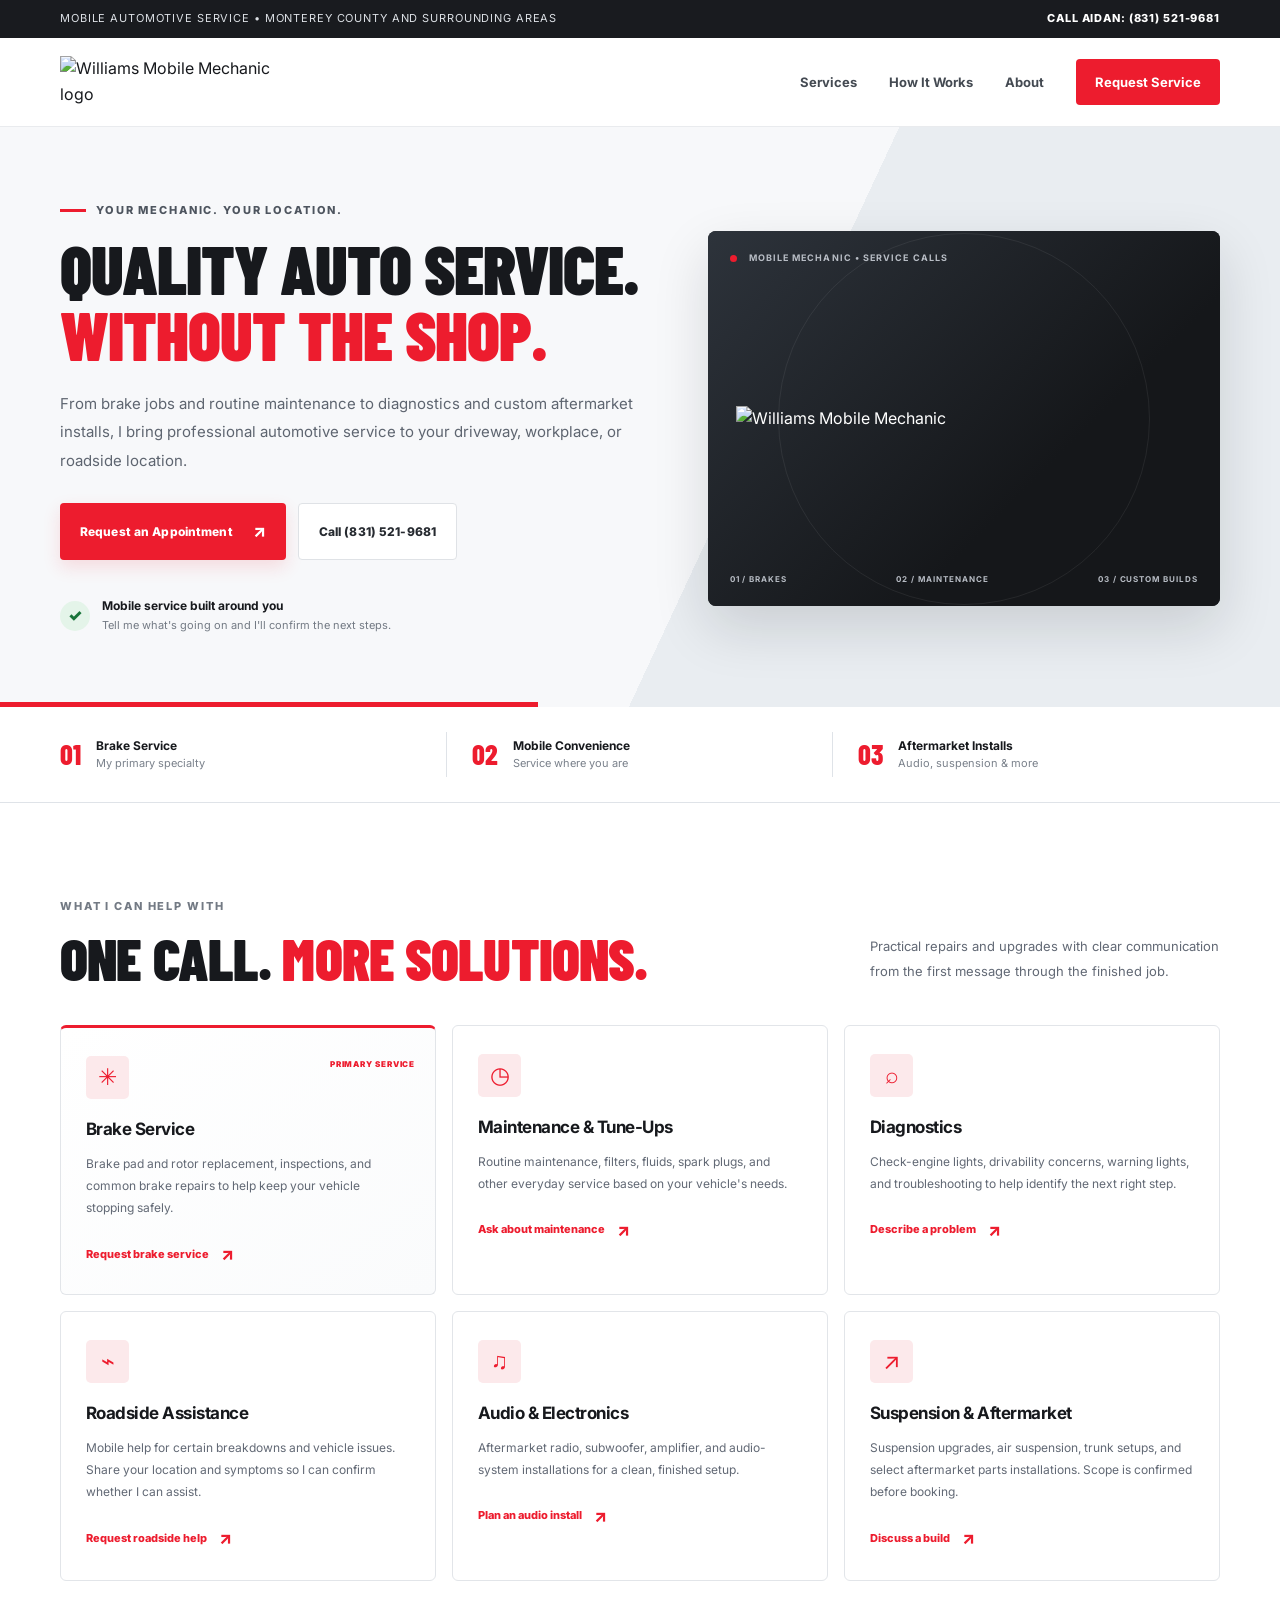
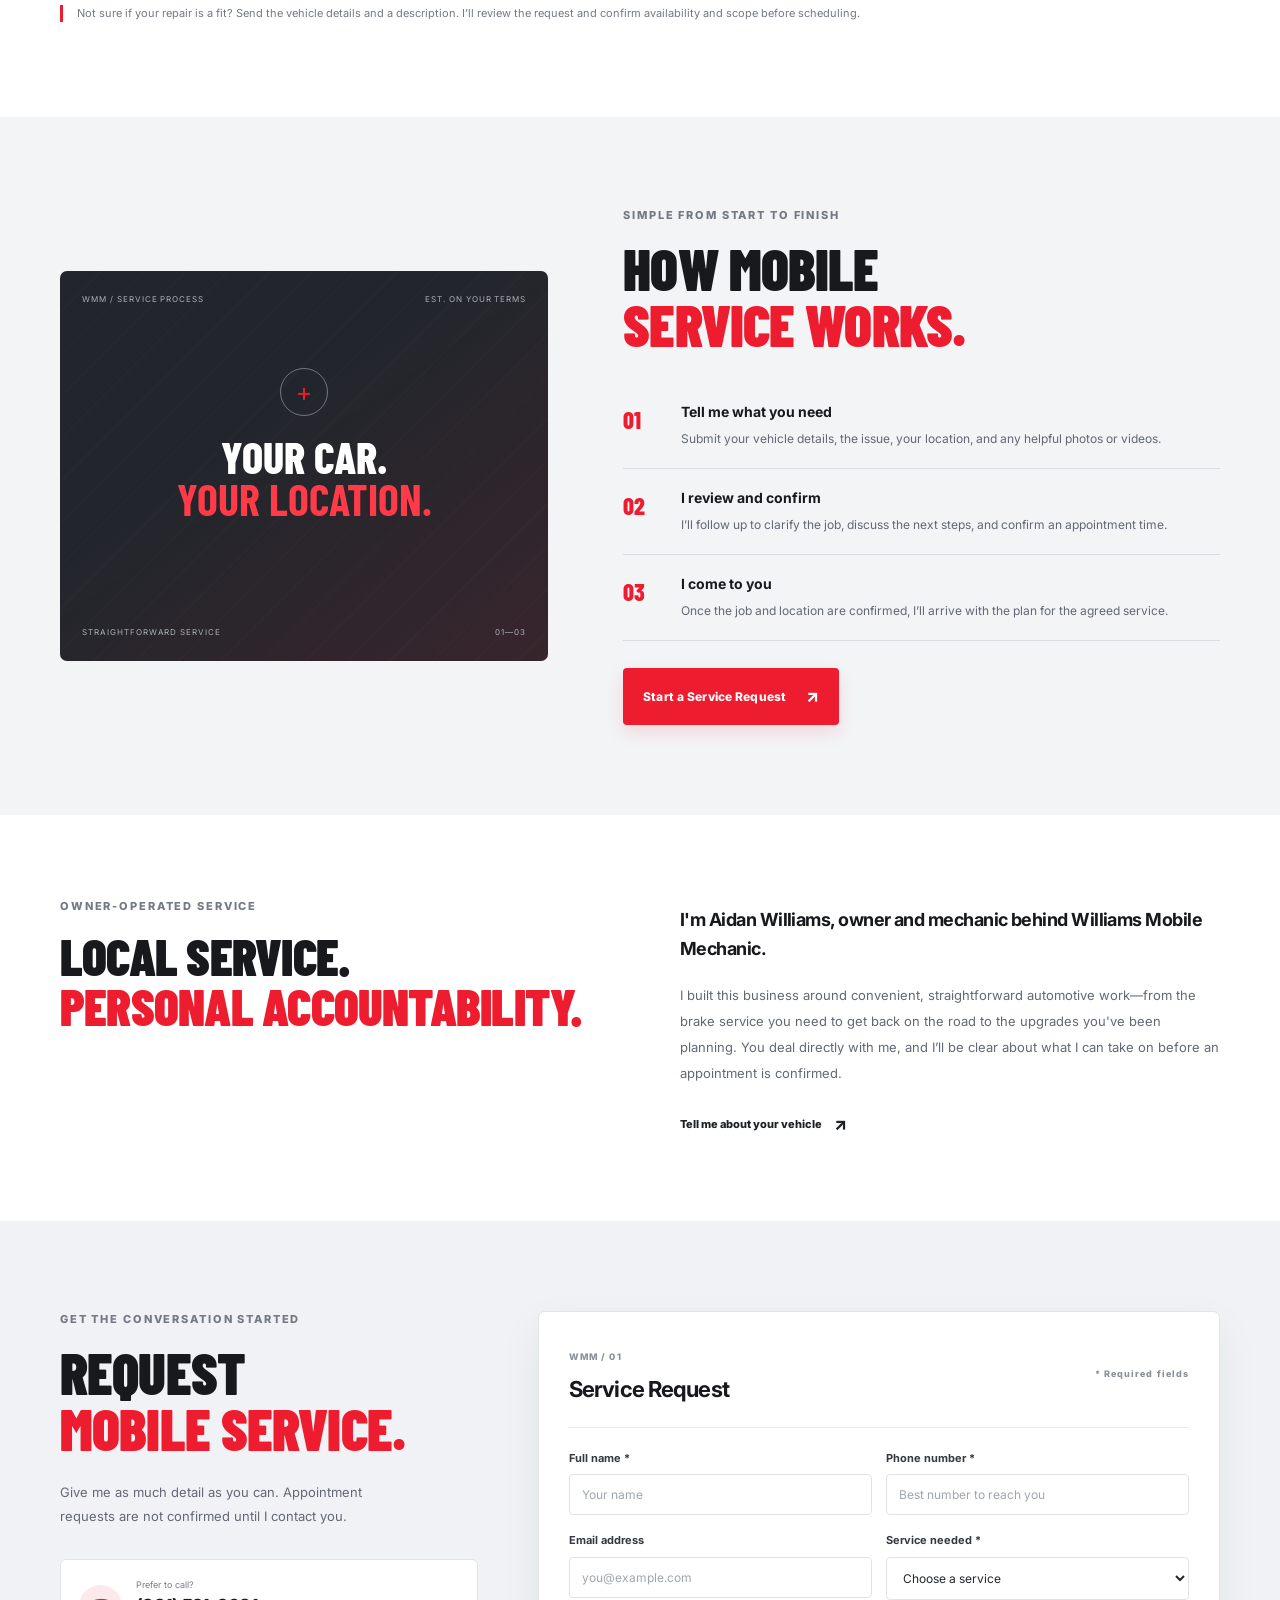
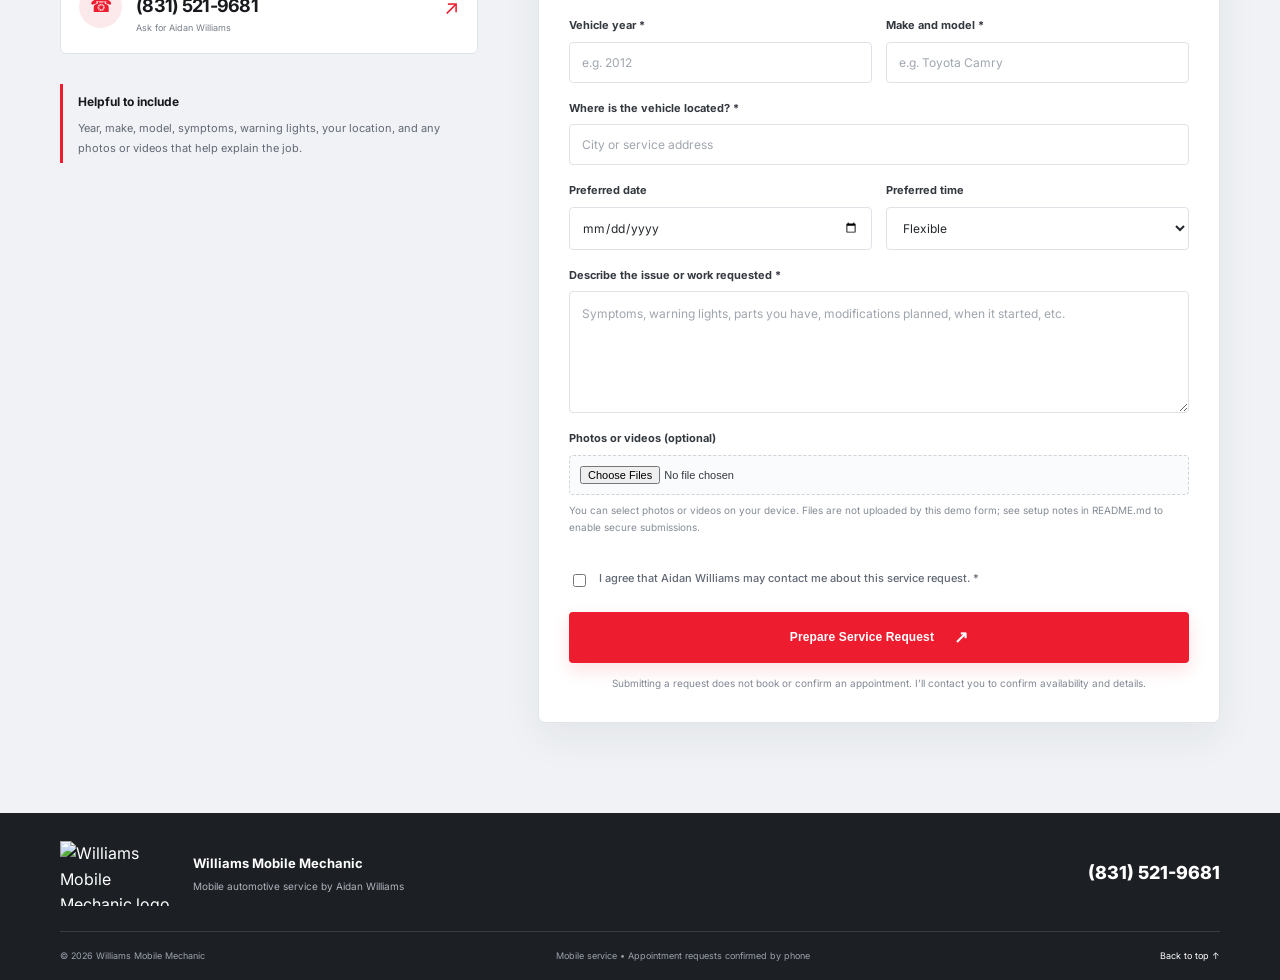
==== index.html @ dfe36a2d "Add files via upload" ====
<!doctype html>
<html lang="en">
<head>
  <meta charset="utf-8">
  <meta name="viewport" content="width=device-width, initial-scale=1">
  <meta name="theme-color" content="#f4f6f8">
  <meta name="description" content="Williams Mobile Mechanic provides mobile brake service, maintenance, diagnostics, roadside help, and aftermarket installs. We come to you.">
  <title>Williams Mobile Mechanic | We Come to You</title>
  <link rel="preconnect" href="https://fonts.googleapis.com">
  <link rel="preconnect" href="https://fonts.gstatic.com" crossorigin>
  <link href="https://fonts.googleapis.com/css2?family=Barlow+Condensed:wght@500;600;700;800;900&family=Inter:wght@400;500;600;700;800&display=swap" rel="stylesheet">
  <link rel="stylesheet" href="style.css">
</head>
<body>
  <div class="topline"><div class="container topline-inner"><span>Mobile automotive service • Monterey County and surrounding areas</span><a href="tel:8315219681">Call Aidan: (831) 521-9681</a></div></div>
  <header class="site-header">
    <div class="container nav-wrap">
      <a class="brand" href="#home" aria-label="Williams Mobile Mechanic home"><img src="assets/williams-mobile-mechanic-logo.png" alt="Williams Mobile Mechanic logo"></a>
      <button class="menu-toggle" aria-label="Open navigation" aria-expanded="false">☰</button>
      <nav class="nav-links" aria-label="Main navigation">
        <a href="#services">Services</a><a href="#how-it-works">How It Works</a><a href="#about">About</a><a class="nav-cta" href="#request">Request Service</a>
      </nav>
    </div>
  </header>

  <main>
    <section class="hero" id="home">
      <div class="container hero-grid">
        <div class="hero-copy">
          <p class="eyebrow"><span></span> YOUR MECHANIC. YOUR LOCATION.</p>
          <h1>QUALITY AUTO SERVICE.<br><em>WITHOUT THE SHOP.</em></h1>
          <p class="hero-lede">From brake jobs and routine maintenance to diagnostics and custom aftermarket installs, I bring professional automotive service to your driveway, workplace, or roadside location.</p>
          <div class="hero-actions"><a class="button button-red" href="#request">Request an Appointment <span>↗</span></a><a class="button button-light" href="tel:8315219681">Call (831) 521-9681</a></div>
          <div class="hero-proof"><div class="proof-icon">✓</div><div><strong>Mobile service built around you</strong><span>Tell me what's going on and I'll confirm the next steps.</span></div></div>
        </div>
        <div class="hero-art">
          <div class="art-label"><span class="red-dot"></span> MOBILE MECHANIC • SERVICE CALLS</div>
          <img class="hero-logo" src="assets/williams-mobile-mechanic-logo.png" alt="Williams Mobile Mechanic">
          <div class="art-bottom"><span>01 / BRAKES</span><span>02 / MAINTENANCE</span><span>03 / CUSTOM BUILDS</span></div>
        </div>
      </div>
      <div class="hero-stripe"></div>
    </section>

    <section class="quick-bar"><div class="container quick-grid"><div><span class="quick-number">01</span><span><strong>Brake Service</strong><small>My primary specialty</small></span></div><div><span class="quick-number">02</span><span><strong>Mobile Convenience</strong><small>Service where you are</small></span></div><div><span class="quick-number">03</span><span><strong>Aftermarket Installs</strong><small>Audio, suspension & more</small></span></div></div></section>

    <section class="section services-section" id="services">
      <div class="container">
        <div class="section-heading"><div><p class="eyebrow">WHAT I CAN HELP WITH</p><h2>ONE CALL. <em>MORE SOLUTIONS.</em></h2></div><p>Practical repairs and upgrades with clear communication from the first message through the finished job.</p></div>
        <div class="service-grid">
          <article class="service-card featured"><div class="service-icon">✳</div><span class="service-tag">PRIMARY SERVICE</span><h3>Brake Service</h3><p>Brake pad and rotor replacement, inspections, and common brake repairs to help keep your vehicle stopping safely.</p><a href="#request" class="text-link" data-service="Brake service">Request brake service <span>↗</span></a></article>
          <article class="service-card"><div class="service-icon">◷</div><h3>Maintenance & Tune-Ups</h3><p>Routine maintenance, filters, fluids, spark plugs, and other everyday service based on your vehicle's needs.</p><a href="#request" class="text-link" data-service="Maintenance / tune-up">Ask about maintenance <span>↗</span></a></article>
          <article class="service-card"><div class="service-icon">⌕</div><h3>Diagnostics</h3><p>Check-engine lights, drivability concerns, warning lights, and troubleshooting to help identify the next right step.</p><a href="#request" class="text-link" data-service="Diagnostics">Describe a problem <span>↗</span></a></article>
          <article class="service-card"><div class="service-icon">⌁</div><h3>Roadside Assistance</h3><p>Mobile help for certain breakdowns and vehicle issues. Share your location and symptoms so I can confirm whether I can assist.</p><a href="#request" class="text-link" data-service="Roadside assistance">Request roadside help <span>↗</span></a></article>
          <article class="service-card"><div class="service-icon">♫</div><h3>Audio & Electronics</h3><p>Aftermarket radio, subwoofer, amplifier, and audio-system installations for a clean, finished setup.</p><a href="#request" class="text-link" data-service="Audio / radio / subwoofer install">Plan an audio install <span>↗</span></a></article>
          <article class="service-card"><div class="service-icon">↗</div><h3>Suspension & Aftermarket</h3><p>Suspension upgrades, air suspension, trunk setups, and select aftermarket parts installations. Scope is confirmed before booking.</p><a href="#request" class="text-link" data-service="Suspension / aftermarket install">Discuss a build <span>↗</span></a></article>
        </div>
        <p class="service-note">Not sure if your repair is a fit? Send the vehicle details and a description. I’ll review the request and confirm availability and scope before scheduling.</p>
      </div>
    </section>

    <section class="split-section" id="how-it-works">
      <div class="container split-grid">
        <div class="split-visual"><div class="visual-top"><span>WMM / SERVICE PROCESS</span><span>EST. ON YOUR TERMS</span></div><div class="visual-center"><div class="crosshair">+</div><p>YOUR CAR.<br><b>YOUR LOCATION.</b></p></div><div class="visual-bottom"><span>STRAIGHTFORWARD SERVICE</span><span>01—03</span></div></div>
        <div class="split-copy"><p class="eyebrow">SIMPLE FROM START TO FINISH</p><h2>HOW MOBILE<br><em>SERVICE WORKS.</em></h2>
          <div class="steps"><div class="step"><span>01</span><div><h3>Tell me what you need</h3><p>Submit your vehicle details, the issue, your location, and any helpful photos or videos.</p></div></div><div class="step"><span>02</span><div><h3>I review and confirm</h3><p>I’ll follow up to clarify the job, discuss the next steps, and confirm an appointment time.</p></div></div><div class="step"><span>03</span><div><h3>I come to you</h3><p>Once the job and location are confirmed, I’ll arrive with the plan for the agreed service.</p></div></div></div>
          <a class="button button-red" href="#request">Start a Service Request <span>↗</span></a>
        </div>
      </div>
    </section>

    <section class="about-section" id="about"><div class="container about-grid"><div><p class="eyebrow">OWNER-OPERATED SERVICE</p><h2>LOCAL SERVICE.<br><em>PERSONAL ACCOUNTABILITY.</em></h2></div><div><p class="about-lede">I'm Aidan Williams, owner and mechanic behind Williams Mobile Mechanic.</p><p>I built this business around convenient, straightforward automotive work—from the brake service you need to get back on the road to the upgrades you've been planning. You deal directly with me, and I’ll be clear about what I can take on before an appointment is confirmed.</p><a class="text-link dark-link" href="#request">Tell me about your vehicle <span>↗</span></a></div></div></section>

    <section class="request-section" id="request"><div class="container request-grid">
      <div class="request-intro"><p class="eyebrow">GET THE CONVERSATION STARTED</p><h2>REQUEST<br><em>MOBILE SERVICE.</em></h2><p>Give me as much detail as you can. Appointment requests are not confirmed until I contact you.</p>
        <a class="phone-panel" href="tel:8315219681"><span class="phone-icon">☎</span><span><small>Prefer to call?</small><strong>(831) 521-9681</strong><small>Ask for Aidan Williams</small></span><span class="phone-arrow">↗</span></a>
        <div class="request-tip"><strong>Helpful to include</strong><p>Year, make, model, symptoms, warning lights, your location, and any photos or videos that help explain the job.</p></div>
      </div>
      <form class="request-form" id="service-form">
        <div class="form-heading"><div><span>WMM / 01</span><h3>Service Request</h3></div><span class="required-note">* Required fields</span></div>
        <div class="form-grid">
          <label>Full name *<input name="name" autocomplete="name" required placeholder="Your name"></label>
          <label>Phone number *<input name="phone" type="tel" autocomplete="tel" required placeholder="Best number to reach you"></label>
          <label>Email address<input name="email" type="email" autocomplete="email" placeholder="you@example.com"></label>
          <label>Service needed *<select name="service" required><option value="">Choose a service</option><option>Brake service</option><option>Maintenance / tune-up</option><option>Diagnostics</option><option>Roadside assistance</option><option>Audio / radio / subwoofer install</option><option>Suspension / aftermarket install</option><option>Other / not sure</option></select></label>
          <label>Vehicle year *<input name="year" inputmode="numeric" required placeholder="e.g. 2012"></label>
          <label>Make and model *<input name="vehicle" required placeholder="e.g. Toyota Camry"></label>
          <label class="full">Where is the vehicle located? *<input name="location" required placeholder="City or service address"></label>
          <label>Preferred date<input name="date" type="date" id="preferred-date"></label>
          <label>Preferred time<select name="time"><option value="">Flexible</option><option>Morning</option><option>Midday</option><option>Afternoon</option><option>Evening</option></select></label>
          <label class="full">Describe the issue or work requested *<textarea name="details" required rows="5" placeholder="Symptoms, warning lights, parts you have, modifications planned, when it started, etc."></textarea></label>
          <label class="full upload-label">Photos or videos (optional)<input name="attachments" id="attachments" type="file" accept="image/*,video/*" multiple><small id="file-help">You can select photos or videos on your device. Files are not uploaded by this demo form; see setup notes in README.md to enable secure submissions.</small></label>
          <div class="full file-list" id="file-list" aria-live="polite"></div>
          <label class="full checkbox-label"><input type="checkbox" name="contactConsent" required><span>I agree that Aidan Williams may contact me about this service request. *</span></label>
        </div>
        <button class="button button-red submit-button" type="submit">Prepare Service Request <span>↗</span></button>
        <p class="form-footnote">Submitting a request does not book or confirm an appointment. I’ll contact you to confirm availability and details.</p>
        <div class="form-message" id="form-message" role="status" aria-live="polite"></div>
      </form>
    </div></section>
  </main>
  <footer class="site-footer"><div class="container footer-top"><img src="assets/williams-mobile-mechanic-logo.png" alt="Williams Mobile Mechanic logo"><div><strong>Williams Mobile Mechanic</strong><span>Mobile automotive service by Aidan Williams</span></div><a href="tel:8315219681">(831) 521-9681</a></div><div class="container footer-bottom"><span>© <span id="year-now"></span> Williams Mobile Mechanic</span><span>Mobile service • Appointment requests confirmed by phone</span><a href="#home">Back to top ↑</a></div></footer>
  <script src="script.js"></script>
</body>
</html>
---- style.css ----
:root{--ink:#17191d;--muted:#626975;--red:#ed1c2e;--red-dark:#c91222;--paper:#f4f6f8;--line:#dfe3e8;--white:#fff;--navy:#252a31;--display:"Barlow Condensed",Impact,sans-serif;--body:Inter,Arial,sans-serif}*{box-sizing:border-box}html{scroll-behavior:smooth;scroll-padding-top:95px}body{margin:0;color:var(--ink);background:#fff;font-family:var(--body);line-height:1.6}a{color:inherit;text-decoration:none}.container{width:min(1160px,calc(100% - 44px));margin:0 auto}.topline{background:#191b1f;color:#dce0e5;font-size:11px;letter-spacing:.08em;text-transform:uppercase}.topline-inner{min-height:38px;display:flex;align-items:center;justify-content:space-between;gap:20px}.topline a{color:white;font-weight:800}.site-header{background:#fff;position:sticky;top:0;z-index:20;border-bottom:1px solid #e9ebee}.nav-wrap{display:flex;align-items:center;justify-content:space-between;min-height:88px;gap:24px}.brand{display:flex;align-items:center;width:230px;flex-shrink:0}.brand img{display:block;width:100%;height:auto;max-height:76px;object-fit:contain}.nav-links{display:flex;align-items:center;gap:32px;font-size:13px;font-weight:700}.nav-links>a:not(.nav-cta){color:#444a52}.nav-links>a:hover{color:var(--red)}.nav-cta{background:var(--red);color:#fff;padding:13px 19px;border-radius:4px}.menu-toggle{display:none;background:none;border:0;font-size:27px}.hero{position:relative;overflow:hidden;background:linear-gradient(115deg,#f7f8fa 0%,#f7f8fa 58%,#e9edf1 58%,#e9edf1 100%);padding:75px 0 72px}.hero-grid{display:grid;grid-template-columns:1.08fr .92fr;align-items:center;gap:46px}.eyebrow{font-size:11px;font-weight:800;letter-spacing:.17em;color:#737a84;margin:0 0 15px;text-transform:uppercase}.hero .eyebrow{display:flex;align-items:center;gap:10px;color:#4e555f}.hero .eyebrow span{display:inline-block;width:26px;height:3px;background:var(--red)}h1,h2,h3,p{margin-top:0}h1,h2{font-family:var(--display);font-weight:900;line-height:.98;letter-spacing:-.015em;margin-bottom:22px}h1{font-size:clamp(46px,5.3vw,76px)}h1 em,h2 em{font-style:normal;color:var(--red)}.hero-lede{max-width:590px;color:#5e6570;font-size:15px;line-height:1.9;margin-bottom:28px}.hero-actions{display:flex;gap:12px;flex-wrap:wrap}.button{display:inline-flex;justify-content:center;align-items:center;gap:20px;padding:15px 20px;border-radius:4px;font-weight:800;font-size:12px;letter-spacing:.01em;border:0;cursor:pointer;transition:transform .2s,background .2s}.button:hover{transform:translateY(-2px)}.button-red{background:var(--red);color:#fff;box-shadow:0 7px 18px #ed1c2e22}.button-red:hover{background:var(--red-dark)}.button-light{background:#fff;border:1px solid #dfe2e6;color:#262a30}.hero-proof{display:flex;gap:12px;align-items:center;margin-top:36px}.proof-icon{display:grid;place-items:center;background:#e4f4e9;color:#18743a;border-radius:50%;width:30px;height:30px;font-weight:900}.hero-proof strong,.hero-proof span{display:block}.hero-proof strong{font-size:12px}.hero-proof span{font-size:11px;color:#737a84;margin-top:2px}.hero-art{position:relative;background:#1c1f24;border-radius:8px;min-height:375px;display:flex;flex-direction:column;justify-content:center;align-items:center;padding:32px 28px;color:#fff;box-shadow:0 22px 55px #10151d24;isolation:isolate;overflow:hidden}.hero-art:before{content:"";position:absolute;inset:0;background:linear-gradient(135deg,#2d333b,#15171a 65%);z-index:-2}.hero-art:after{content:"";position:absolute;width:370px;height:370px;border:1px solid #ffffff12;border-radius:50%;z-index:-1}.art-label,.art-bottom{width:100%;display:flex;justify-content:space-between;gap:12px;font-size:9px;letter-spacing:.12em;color:#b8bdc5;font-weight:700}.art-label{position:absolute;top:20px;left:0;padding:0 22px;justify-content:flex-start;align-items:center}.red-dot{width:7px;height:7px;background:var(--red);border-radius:50%;display:inline-block}.hero-logo{width:100%;max-width:510px;max-height:265px;object-fit:contain}.art-bottom{position:absolute;bottom:20px;left:0;padding:0 22px;font-size:8px}.hero-stripe{position:absolute;bottom:0;left:0;width:42%;height:5px;background:var(--red)}.quick-bar{background:#fff;border-bottom:1px solid var(--line)}.quick-grid{display:grid;grid-template-columns:repeat(3,1fr);padding:25px 0}.quick-grid>div{display:flex;align-items:center;gap:15px;padding:0 25px;border-right:1px solid var(--line)}.quick-grid>div:first-child{padding-left:0}.quick-grid>div:last-child{border:0}.quick-number{font-family:var(--display);font-weight:800;font-size:28px;color:var(--red)}.quick-grid strong,.quick-grid small{display:block}.quick-grid strong{font-size:12px}.quick-grid small{font-size:11px;color:#7a818b}.section{padding:95px 0}.section-heading{display:flex;justify-content:space-between;align-items:end;gap:50px;margin-bottom:38px}.section-heading h2,.split-copy h2,.about-grid h2,.request-intro h2{font-size:clamp(39px,4.5vw,60px);margin:0}.section-heading>p{max-width:350px;color:var(--muted);font-size:13px;line-height:1.9;margin-bottom:3px}.service-grid{display:grid;grid-template-columns:repeat(3,1fr);gap:16px}.service-card{border:1px solid #e2e5e9;padding:28px 25px 25px;border-radius:6px;min-height:270px;position:relative;background:#fff;transition:transform .2s,box-shadow .2s}.service-card:hover{transform:translateY(-4px);box-shadow:0 15px 35px #18212b0d}.service-card.featured{border-top:3px solid var(--red);background:linear-gradient(145deg,#fff,#fafbfc)}.service-icon{width:43px;height:43px;display:grid;place-items:center;border-radius:5px;background:#fce9eb;color:var(--red);font-size:23px;margin-bottom:17px}.service-tag{position:absolute;top:30px;right:20px;color:var(--red);font-size:8px;letter-spacing:.1em;font-weight:900}.service-card h3{font-size:17px;margin:0 0 10px;letter-spacing:-.03em}.service-card p{font-size:12px;line-height:1.85;color:var(--muted);margin-bottom:20px}.text-link{font-size:11px;color:var(--red);font-weight:800;display:inline-flex;gap:12px;align-items:center}.text-link span,.button span{font-size:17px}.service-note{font-size:11px;color:#737a84;margin:24px 0 0;padding-left:14px;border-left:3px solid var(--red)}.split-section{background:#f2f4f6;padding:90px 0}.split-grid{display:grid;grid-template-columns:.9fr 1.1fr;gap:75px;align-items:center}.split-visual{min-height:390px;background:#22262c;color:white;border-radius:7px;padding:22px;display:flex;flex-direction:column;justify-content:space-between;position:relative;overflow:hidden}.split-visual:before{content:"";position:absolute;inset:0;background:linear-gradient(145deg,transparent 40%,#ed1c2e1c),repeating-linear-gradient(135deg,transparent 0 28px,#ffffff04 29px 30px)}.visual-top,.visual-bottom{display:flex;justify-content:space-between;gap:12px;font-size:8px;letter-spacing:.12em;color:#aab0b8;position:relative}.visual-center{position:relative;text-align:center;font-family:var(--display);font-size:44px;line-height:.95;font-weight:800}.visual-center b{color:#ff3b4a}.crosshair{margin:0 auto 20px;width:48px;height:48px;border:1px solid #ffffff5c;border-radius:50%;display:grid;place-items:center;font:25px var(--body);color:var(--red)}.steps{margin:30px 0 27px}.step{display:grid;grid-template-columns:42px 1fr;gap:16px;padding:18px 0;border-bottom:1px solid #d9dde2}.step>span{font-family:var(--display);font-weight:800;font-size:24px;color:var(--red)}.step h3{font-size:14px;margin:0 0 5px}.step p{font-size:12px;color:var(--muted);margin:0;line-height:1.8}.about-section{padding:83px 0;background:white}.about-grid{display:grid;grid-template-columns:1fr 1fr;gap:80px;align-items:start}.about-grid h2{font-size:clamp(37px,4vw,54px)}.about-grid>div:nth-child(2){padding-top:8px}.about-lede{font-size:18px;line-height:1.6;font-weight:700;letter-spacing:-.03em}.about-grid>div:nth-child(2)>p:not(.about-lede){font-size:13px;color:var(--muted);line-height:2;margin-bottom:24px}.dark-link{color:#1d2025}.request-section{background:#f0f2f5;padding:90px 0}.request-grid{display:grid;grid-template-columns:.76fr 1.24fr;gap:60px;align-items:start}.request-intro h2{margin-bottom:23px}.request-intro>p:not(.eyebrow){color:var(--muted);font-size:13px;line-height:1.9;max-width:350px}.phone-panel{margin-top:30px;display:flex;align-items:center;gap:14px;padding:18px;background:#fff;border:1px solid #e0e3e8;border-radius:6px}.phone-icon{width:43px;height:43px;border-radius:50%;display:grid;place-items:center;background:#fce9eb;color:var(--red);font-size:18px}.phone-panel small,.phone-panel strong{display:block}.phone-panel small{font-size:9px;color:#777f89}.phone-panel strong{font-size:18px;letter-spacing:-.04em}.phone-arrow{margin-left:auto;color:var(--red);font-size:20px}.request-tip{margin-top:30px;border-left:3px solid var(--red);padding:4px 0 4px 15px}.request-tip strong{font-size:12px}.request-tip p{font-size:11px;color:var(--muted);line-height:1.8;margin:5px 0 0}.request-form{background:white;border:1px solid #e1e4e8;border-radius:7px;padding:30px;box-shadow:0 15px 40px #252b3510}.form-heading{display:flex;justify-content:space-between;gap:15px;align-items:center;padding-bottom:20px;margin-bottom:22px;border-bottom:1px solid #e7e9ed}.form-heading span{font-size:9px;letter-spacing:.12em;font-weight:800;color:#8a9099}.form-heading h3{font-size:22px;margin:4px 0 0;letter-spacing:-.04em}.required-note{white-space:nowrap}.form-grid{display:grid;grid-template-columns:1fr 1fr;gap:17px 14px}.form-grid label{display:flex;flex-direction:column;gap:7px;font-size:11px;font-weight:700;color:#343940}.form-grid input:not([type=checkbox]):not([type=file]),.form-grid select,.form-grid textarea{width:100%;border:1px solid #dfe3e8;border-radius:4px;background:#fff;padding:12px;font:12px var(--body);color:#24282d;outline:none;min-width:0}.form-grid input:focus,.form-grid select:focus,.form-grid textarea:focus{border-color:#ed1c2e;box-shadow:0 0 0 3px #ed1c2e12}.form-grid input::placeholder,.form-grid textarea::placeholder{color:#a0a6af}.form-grid .full{grid-column:1/-1}.form-grid textarea{resize:vertical;line-height:1.6}.upload-label input[type=file]{font-size:11px;max-width:100%;padding:10px;border:1px dashed #cfd4da;border-radius:4px;background:#fafbfc}.upload-label small{font-size:10px;line-height:1.7;color:#858c96;font-weight:400}.checkbox-label{display:flex!important;flex-direction:row!important;align-items:flex-start;gap:10px!important;color:#626975!important;font-weight:500!important;line-height:1.6}.checkbox-label input{margin-top:4px;accent-color:var(--red)}.file-list{font-size:10px;color:#606873;line-height:1.8}.submit-button{width:100%;margin-top:22px}.form-footnote{font-size:10px;color:#828994;text-align:center;line-height:1.7;margin:12px 0 0}.form-message{display:none;margin-top:15px;padding:12px;border-radius:4px;font-size:12px;line-height:1.7}.form-message.show{display:block;background:#fff4e5;color:#714900;border:1px solid #f1d9ac}.site-footer{background:#1c1f24;color:#fff;padding:28px 0 0}.footer-top{display:flex;align-items:center;gap:18px;padding-bottom:25px}.footer-top img{width:115px;height:65px;object-fit:contain}.footer-top strong,.footer-top span{display:block}.footer-top strong{font-size:13px}.footer-top span{font-size:10px;color:#aeb4bd;margin-top:4px}.footer-top>a{margin-left:auto;color:white;font-size:18px;font-weight:800}.footer-bottom{border-top:1px solid #ffffff20;display:flex;justify-content:space-between;gap:20px;padding:17px 0;color:#9ca3ad;font-size:9px}.footer-bottom a{color:#fff}.no-scroll{overflow:hidden}
@media(max-width:900px){.hero-grid{gap:25px}.hero-art{min-height:320px;padding:25px 18px}.nav-links{gap:18px}.split-grid{gap:40px}.request-grid{gap:35px}.service-card{padding:24px 19px}.service-tag{position:static;display:block;margin:-8px 0 10px}.service-icon{margin-bottom:14px}}
@media(max-width:700px){.container{width:min(100% - 32px,540px)}.topline-inner{justify-content:center;min-height:34px}.topline-inner>span{display:none}.nav-wrap{min-height:72px}.brand{width:185px}.brand img{max-height:60px}.menu-toggle{display:block;color:var(--ink);cursor:pointer}.nav-links{display:none;position:absolute;top:72px;left:0;right:0;background:white;padding:18px 22px 22px;box-shadow:0 15px 20px #0000000d;flex-direction:column;align-items:stretch;gap:0;border-top:1px solid #eee}.nav-links.open{display:flex}.nav-links>a{padding:13px 4px}.nav-links .nav-cta{text-align:center;margin-top:8px}.hero{padding:49px 0 45px;background:linear-gradient(180deg,#f7f8fa 0%,#f7f8fa 57%,#e9edf1 57%)}.hero-grid{grid-template-columns:1fr;gap:35px}.hero-copy{order:1}.hero-art{order:2;min-height:265px}.hero-logo{max-height:180px}.art-label{top:15px}.art-bottom{bottom:15px}.hero-lede{font-size:14px}.hero-actions .button{flex:1}.quick-grid{padding:18px 0;grid-template-columns:1fr;gap:13px}.quick-grid>div,.quick-grid>div:first-child{padding:0;border:0}.quick-number{font-size:23px;width:31px}.section,.split-section,.request-section{padding:62px 0}.section-heading{display:block;margin-bottom:27px}.section-heading>p{margin-top:17px}.service-grid{grid-template-columns:1fr;gap:12px}.service-card{min-height:auto;padding:23px}.service-tag{position:absolute;right:18px;top:25px}.split-grid,.about-grid,.request-grid{grid-template-columns:1fr;gap:36px}.split-visual{min-height:290px}.visual-center{font-size:38px}.about-section{padding:60px 0}.about-grid{gap:20px}.request-form{padding:22px 17px}.form-grid{grid-template-columns:1fr;gap:15px}.form-grid .full{grid-column:auto}.form-heading{align-items:flex-start}.required-note{max-width:100px;text-align:right;white-space:normal}.footer-top{flex-wrap:wrap}.footer-top img{width:88px;height:55px}.footer-top>a{font-size:15px}.footer-bottom{flex-wrap:wrap;gap:9px}.footer-bottom span:nth-child(2){order:3;width:100%}}
@media(prefers-reduced-motion:reduce){html{scroll-behavior:auto}*,*:before,*:after{transition:none!important}}
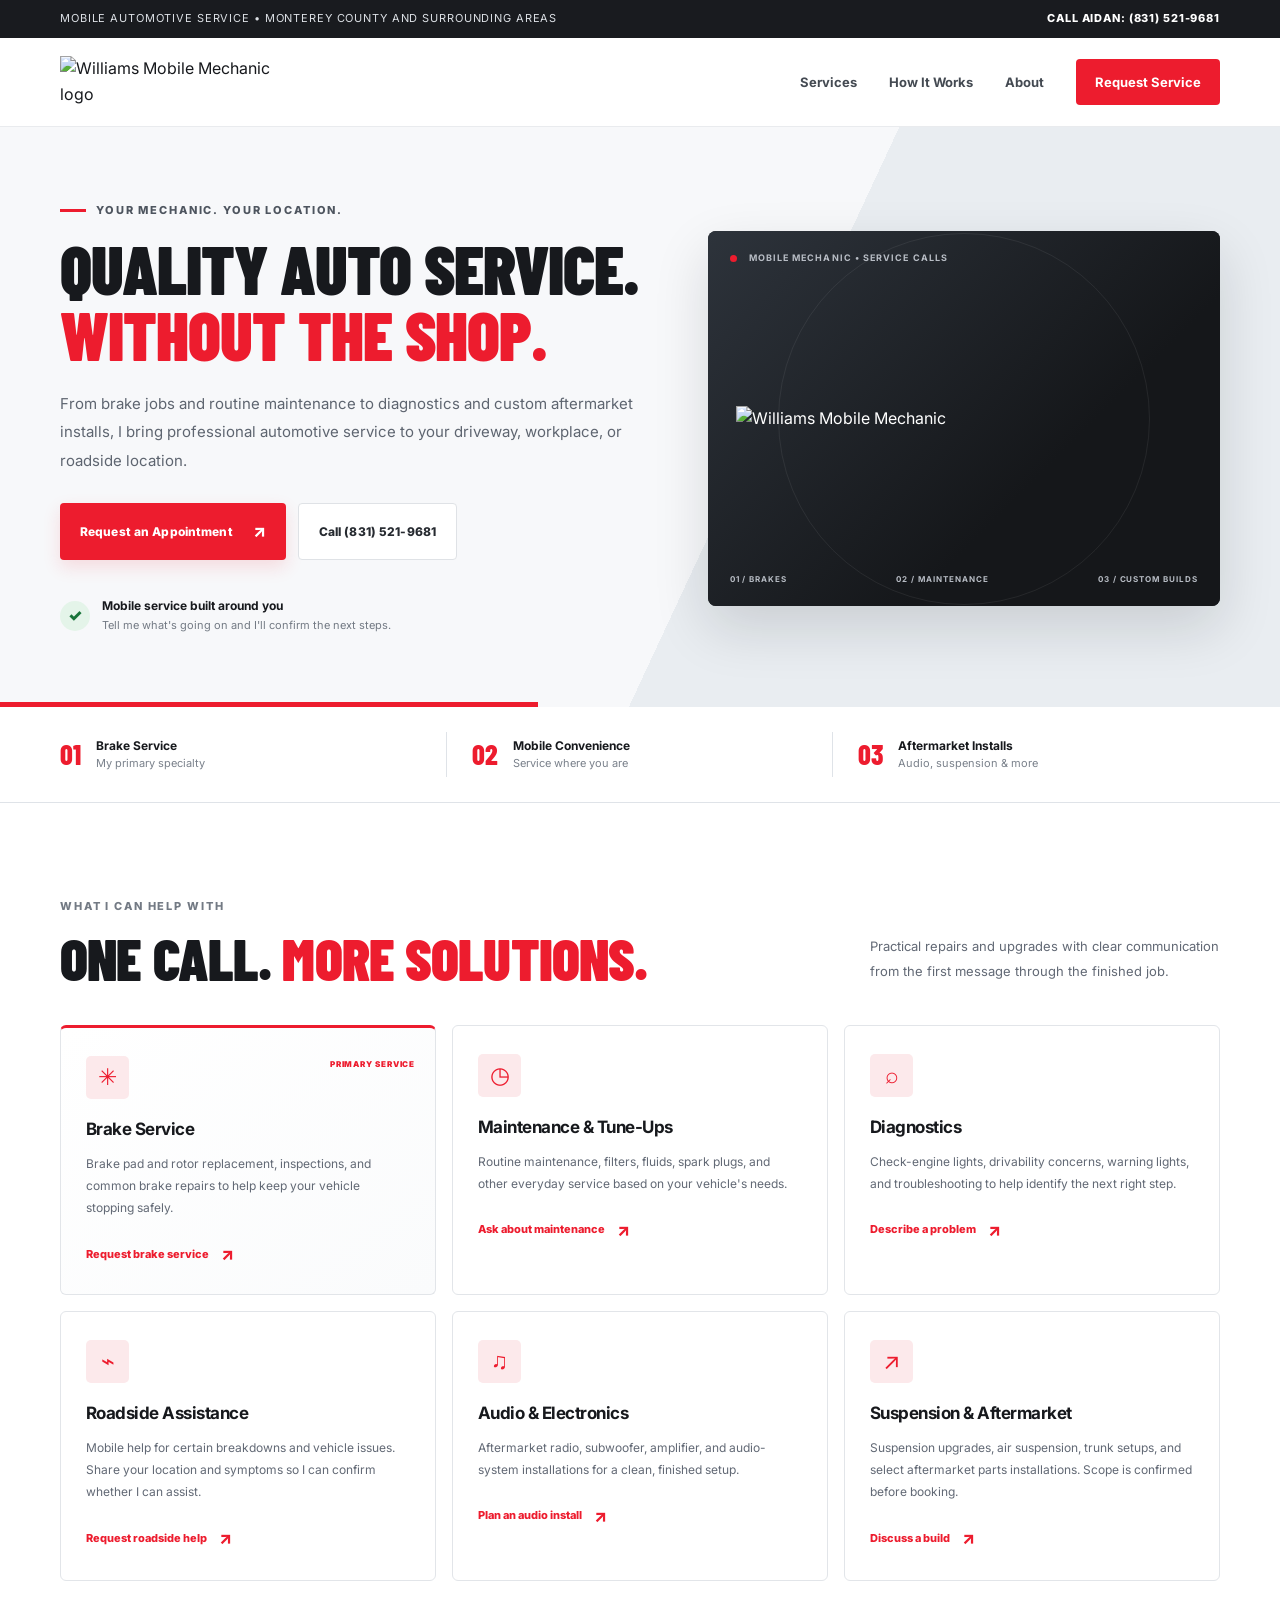
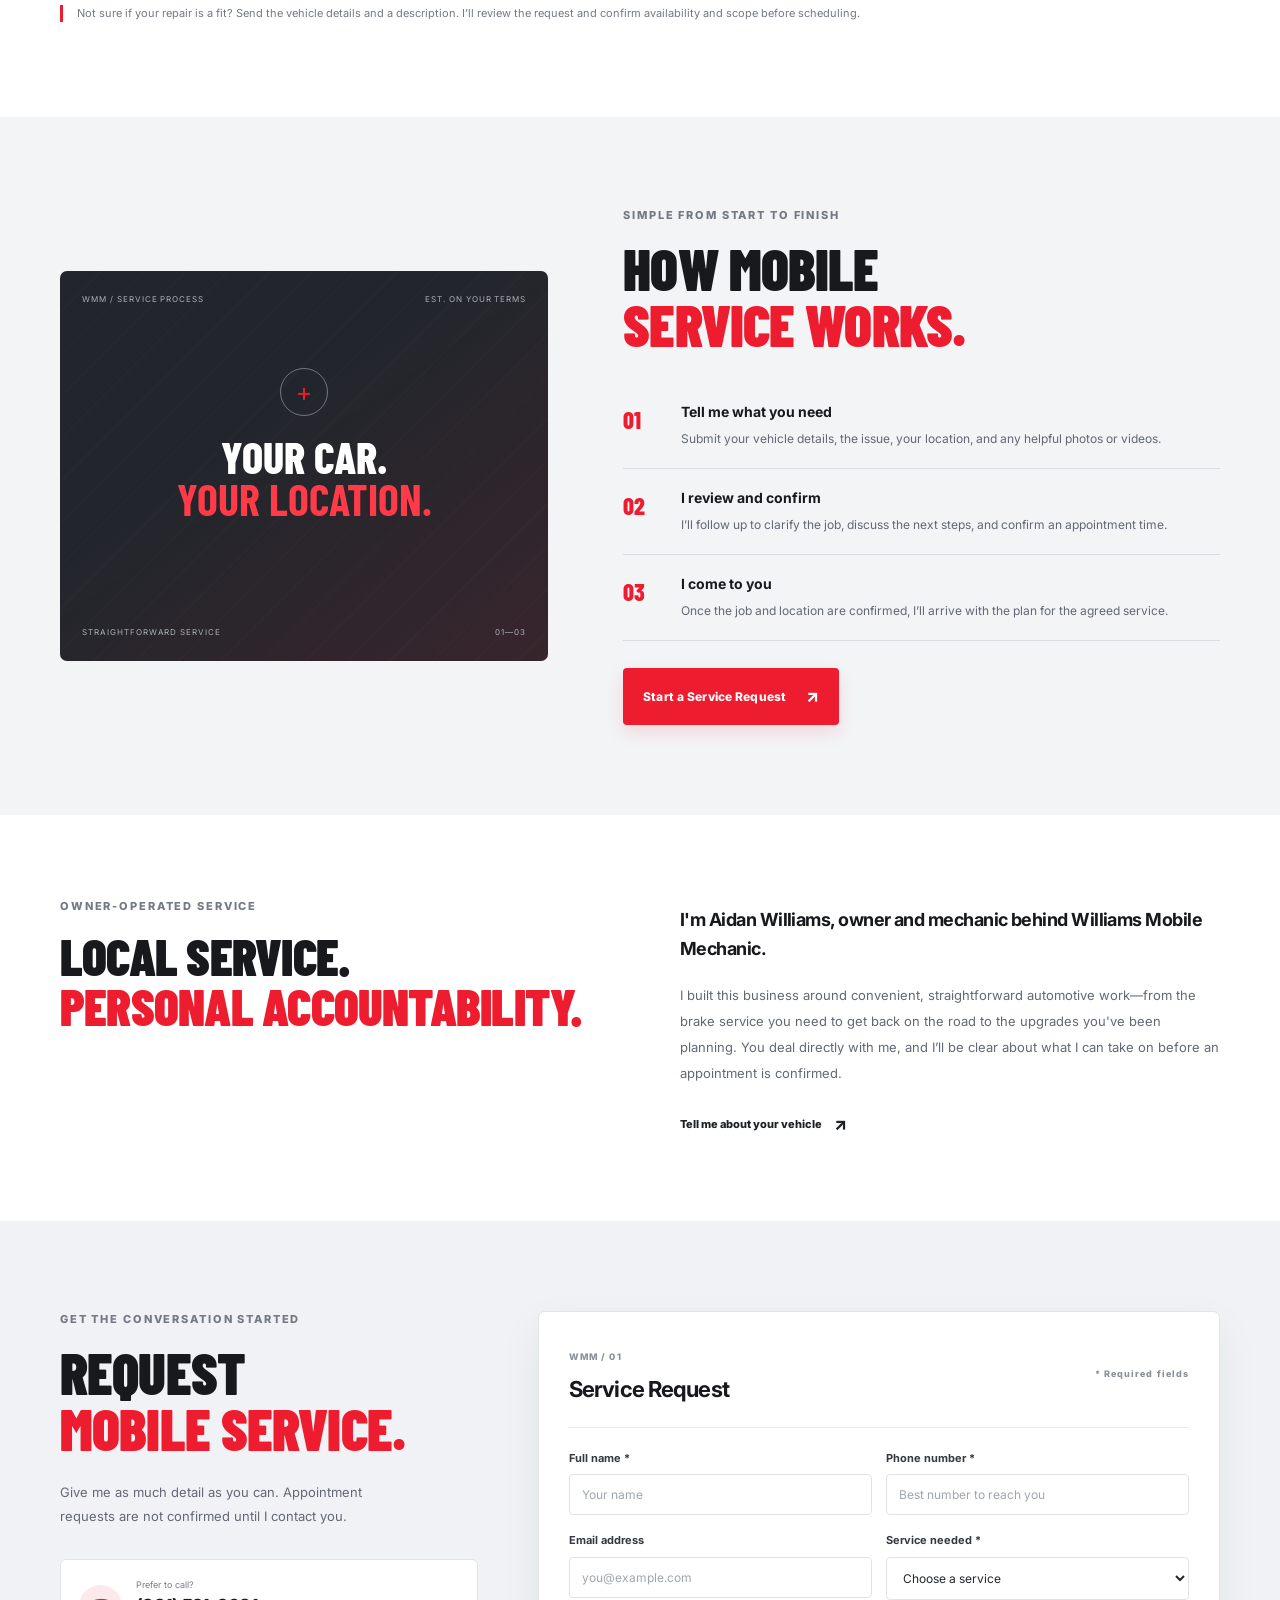
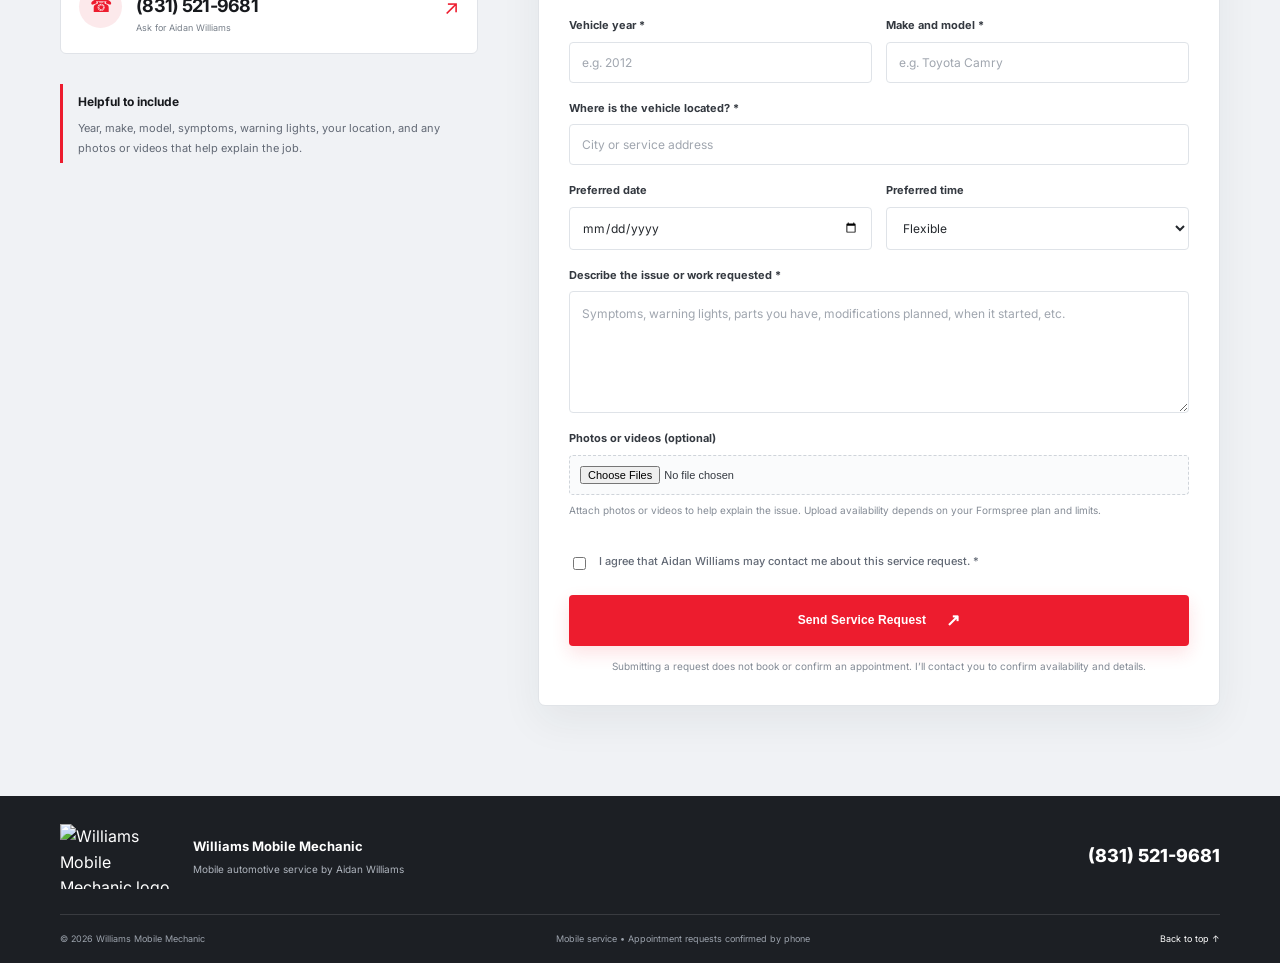
==== commit 90da9b81: "Add files via upload" ====
--- a/index.html
+++ b/index.html
@@ -76,7 +76,7 @@
         <a class="phone-panel" href="tel:8315219681"><span class="phone-icon">☎</span><span><small>Prefer to call?</small><strong>(831) 521-9681</strong><small>Ask for Aidan Williams</small></span><span class="phone-arrow">↗</span></a>
         <div class="request-tip"><strong>Helpful to include</strong><p>Year, make, model, symptoms, warning lights, your location, and any photos or videos that help explain the job.</p></div>
       </div>
-      <form class="request-form" id="service-form">
+      <form class="request-form" id="service-form" action="https://formspree.io/f/mwlvqanl" method="POST" enctype="multipart/form-data">
         <div class="form-heading"><div><span>WMM / 01</span><h3>Service Request</h3></div><span class="required-note">* Required fields</span></div>
         <div class="form-grid">
           <label>Full name *<input name="name" autocomplete="name" required placeholder="Your name"></label>
@@ -89,11 +89,11 @@
           <label>Preferred date<input name="date" type="date" id="preferred-date"></label>
           <label>Preferred time<select name="time"><option value="">Flexible</option><option>Morning</option><option>Midday</option><option>Afternoon</option><option>Evening</option></select></label>
           <label class="full">Describe the issue or work requested *<textarea name="details" required rows="5" placeholder="Symptoms, warning lights, parts you have, modifications planned, when it started, etc."></textarea></label>
-          <label class="full upload-label">Photos or videos (optional)<input name="attachments" id="attachments" type="file" accept="image/*,video/*" multiple><small id="file-help">You can select photos or videos on your device. Files are not uploaded by this demo form; see setup notes in README.md to enable secure submissions.</small></label>
+          <label class="full upload-label">Photos or videos (optional)<input name="attachments" id="attachments" type="file" accept="image/*,video/*" multiple><small id="file-help">Attach photos or videos to help explain the issue. Upload availability depends on your Formspree plan and limits.</small></label>
           <div class="full file-list" id="file-list" aria-live="polite"></div>
           <label class="full checkbox-label"><input type="checkbox" name="contactConsent" required><span>I agree that Aidan Williams may contact me about this service request. *</span></label>
         </div>
-        <button class="button button-red submit-button" type="submit">Prepare Service Request <span>↗</span></button>
+        <button class="button button-red submit-button" type="submit">Send Service Request <span>↗</span></button>
         <p class="form-footnote">Submitting a request does not book or confirm an appointment. I’ll contact you to confirm availability and details.</p>
         <div class="form-message" id="form-message" role="status" aria-live="polite"></div>
       </form>
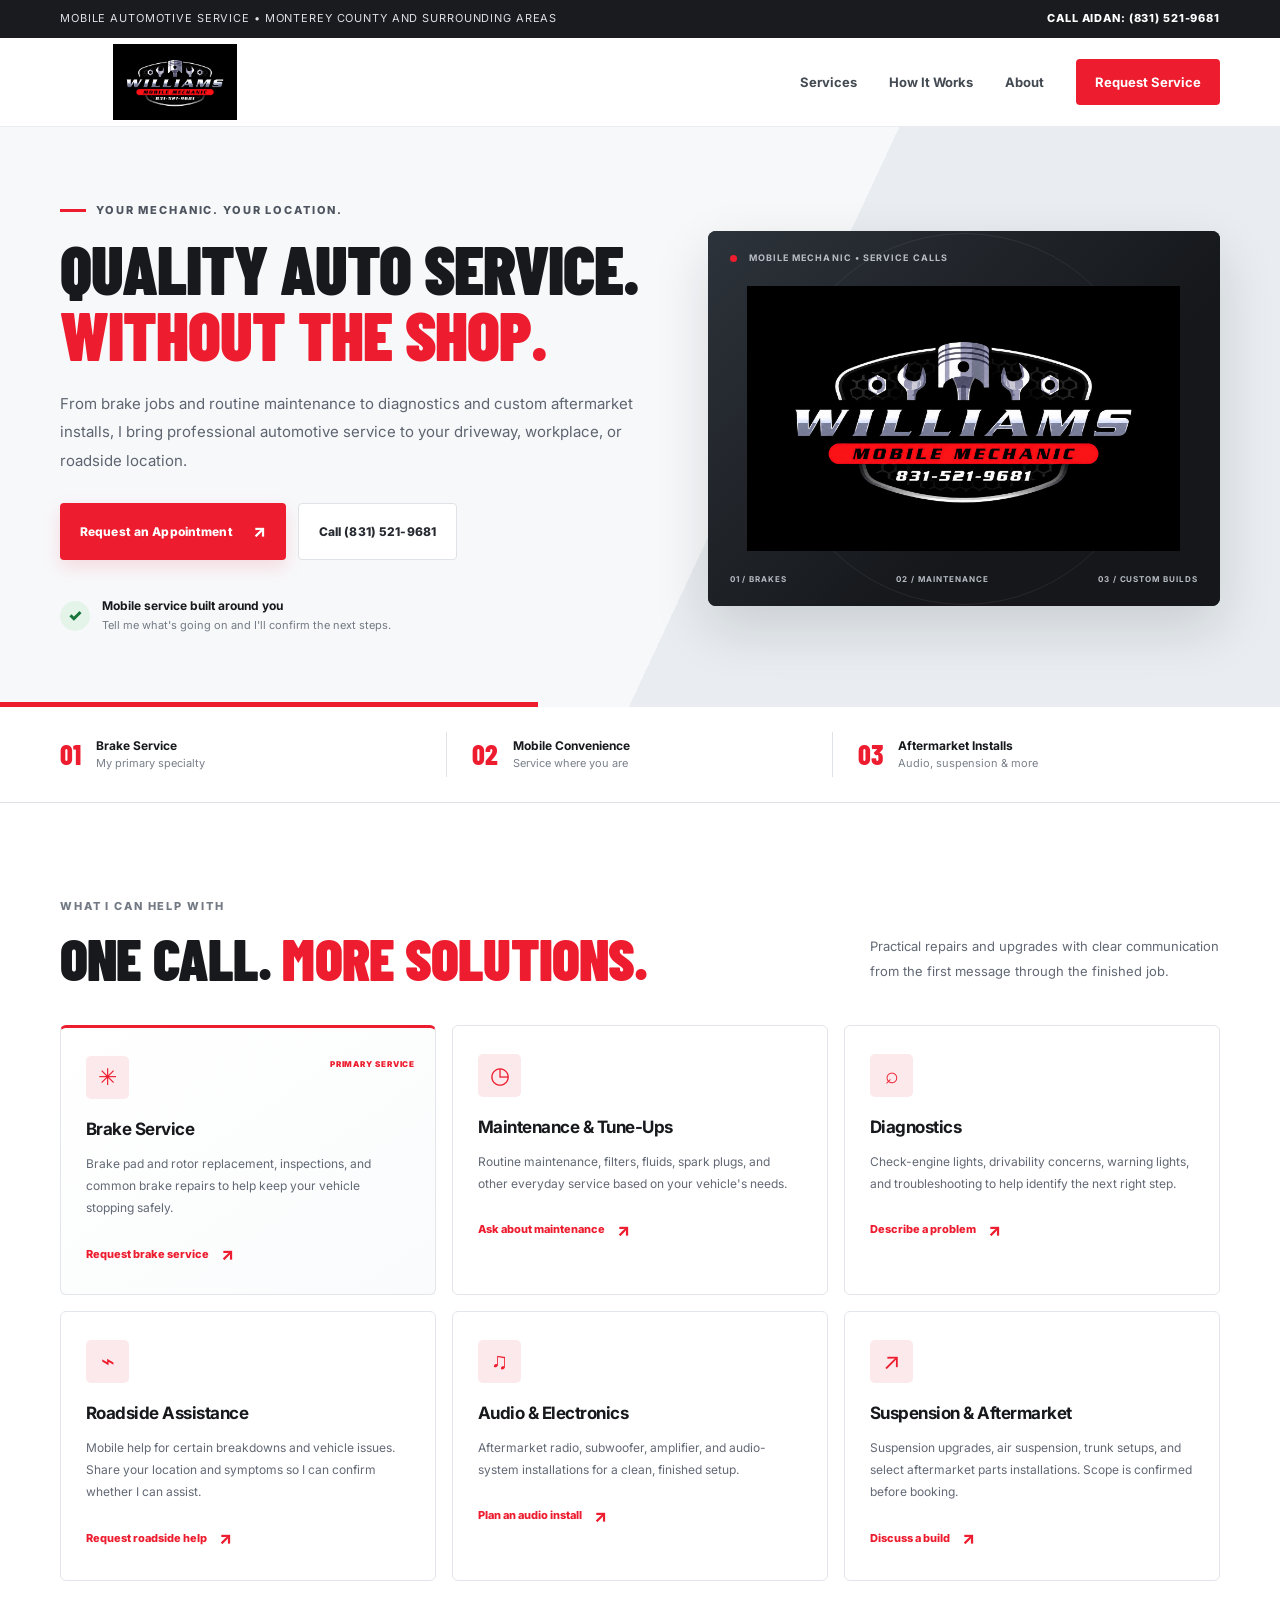
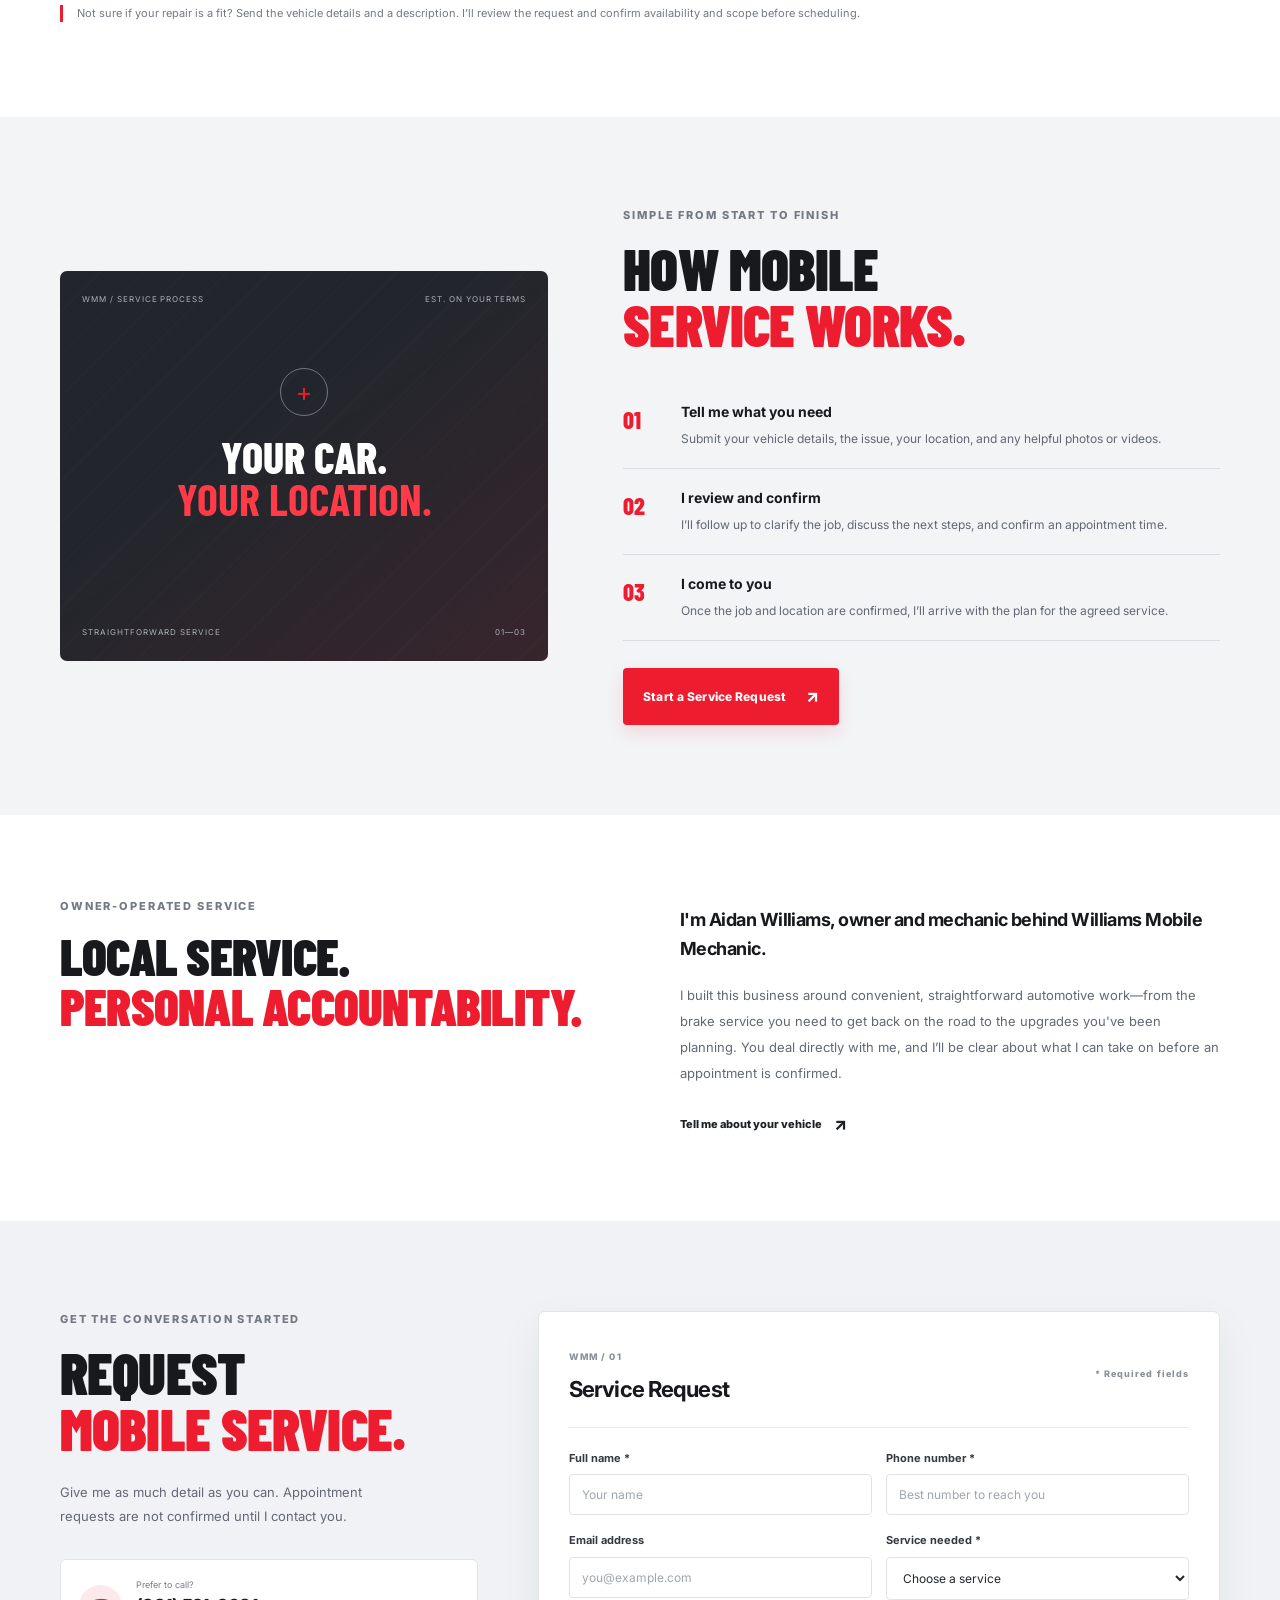
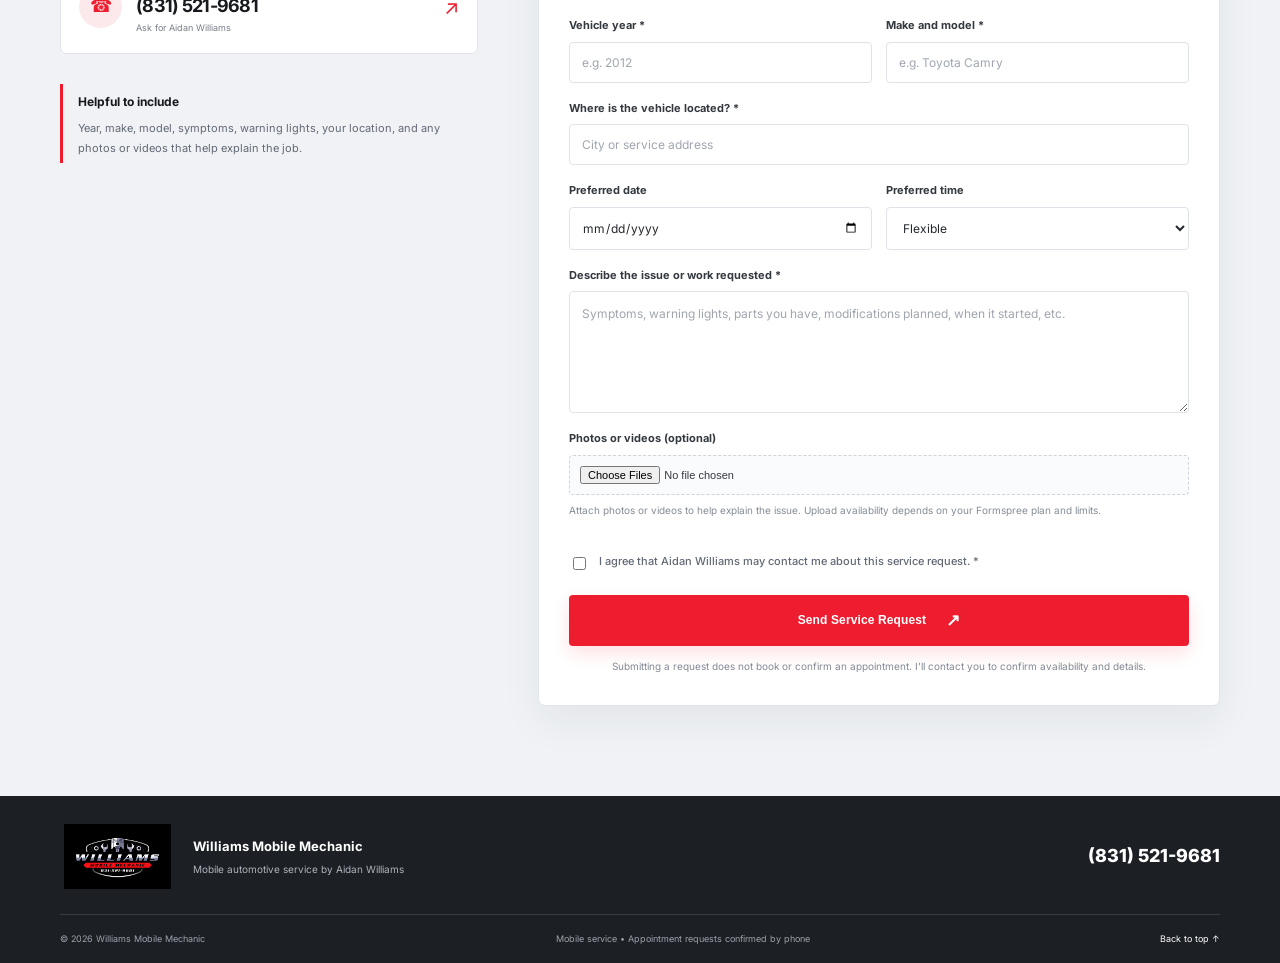
==== commit c5621bb7: "Update index.html" ====
--- a/index.html
+++ b/index.html
@@ -15,7 +15,7 @@
   <div class="topline"><div class="container topline-inner"><span>Mobile automotive service • Monterey County and surrounding areas</span><a href="tel:8315219681">Call Aidan: (831) 521-9681</a></div></div>
   <header class="site-header">
     <div class="container nav-wrap">
-      <a class="brand" href="#home" aria-label="Williams Mobile Mechanic home"><img src="assets/williams-mobile-mechanic-logo.png" alt="Williams Mobile Mechanic logo"></a>
+      <a class="brand" href="#home" aria-label="Williams Mobile Mechanic home"><img src="williams-mobile-mechanic-logo.png" alt="Williams Mobile Mechanic logo"></a>
       <button class="menu-toggle" aria-label="Open navigation" aria-expanded="false">☰</button>
       <nav class="nav-links" aria-label="Main navigation">
         <a href="#services">Services</a><a href="#how-it-works">How It Works</a><a href="#about">About</a><a class="nav-cta" href="#request">Request Service</a>
@@ -35,7 +35,7 @@
         </div>
         <div class="hero-art">
           <div class="art-label"><span class="red-dot"></span> MOBILE MECHANIC • SERVICE CALLS</div>
-          <img class="hero-logo" src="assets/williams-mobile-mechanic-logo.png" alt="Williams Mobile Mechanic">
+          <img class="hero-logo" src="williams-mobile-mechanic-logo.png" alt="Williams Mobile Mechanic">
           <div class="art-bottom"><span>01 / BRAKES</span><span>02 / MAINTENANCE</span><span>03 / CUSTOM BUILDS</span></div>
         </div>
       </div>
@@ -99,7 +99,7 @@
       </form>
     </div></section>
   </main>
-  <footer class="site-footer"><div class="container footer-top"><img src="assets/williams-mobile-mechanic-logo.png" alt="Williams Mobile Mechanic logo"><div><strong>Williams Mobile Mechanic</strong><span>Mobile automotive service by Aidan Williams</span></div><a href="tel:8315219681">(831) 521-9681</a></div><div class="container footer-bottom"><span>© <span id="year-now"></span> Williams Mobile Mechanic</span><span>Mobile service • Appointment requests confirmed by phone</span><a href="#home">Back to top ↑</a></div></footer>
+  <footer class="site-footer"><div class="container footer-top"><img src="williams-mobile-mechanic-logo.png" alt="Williams Mobile Mechanic logo"><div><strong>Williams Mobile Mechanic</strong><span>Mobile automotive service by Aidan Williams</span></div><a href="tel:8315219681">(831) 521-9681</a></div><div class="container footer-bottom"><span>© <span id="year-now"></span> Williams Mobile Mechanic</span><span>Mobile service • Appointment requests confirmed by phone</span><a href="#home">Back to top ↑</a></div></footer>
   <script src="script.js"></script>
 </body>
-</html>+</html>
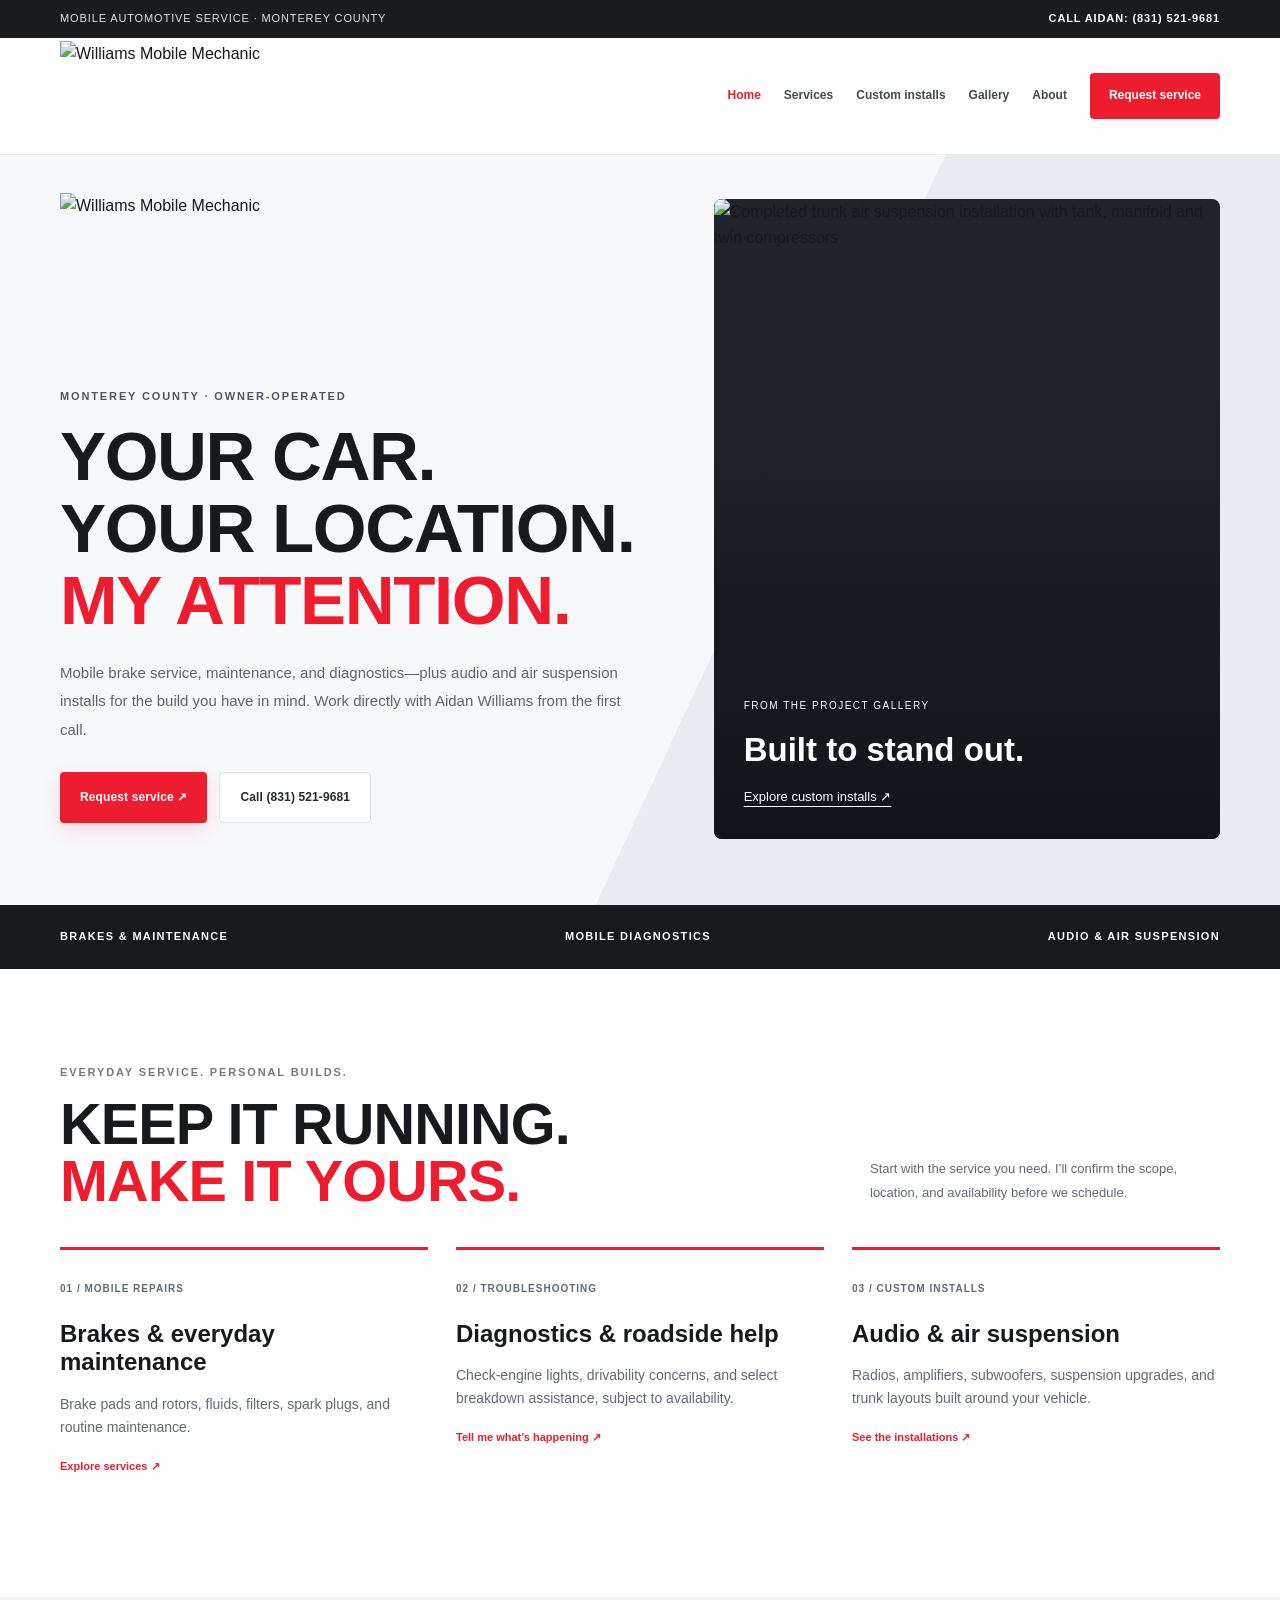
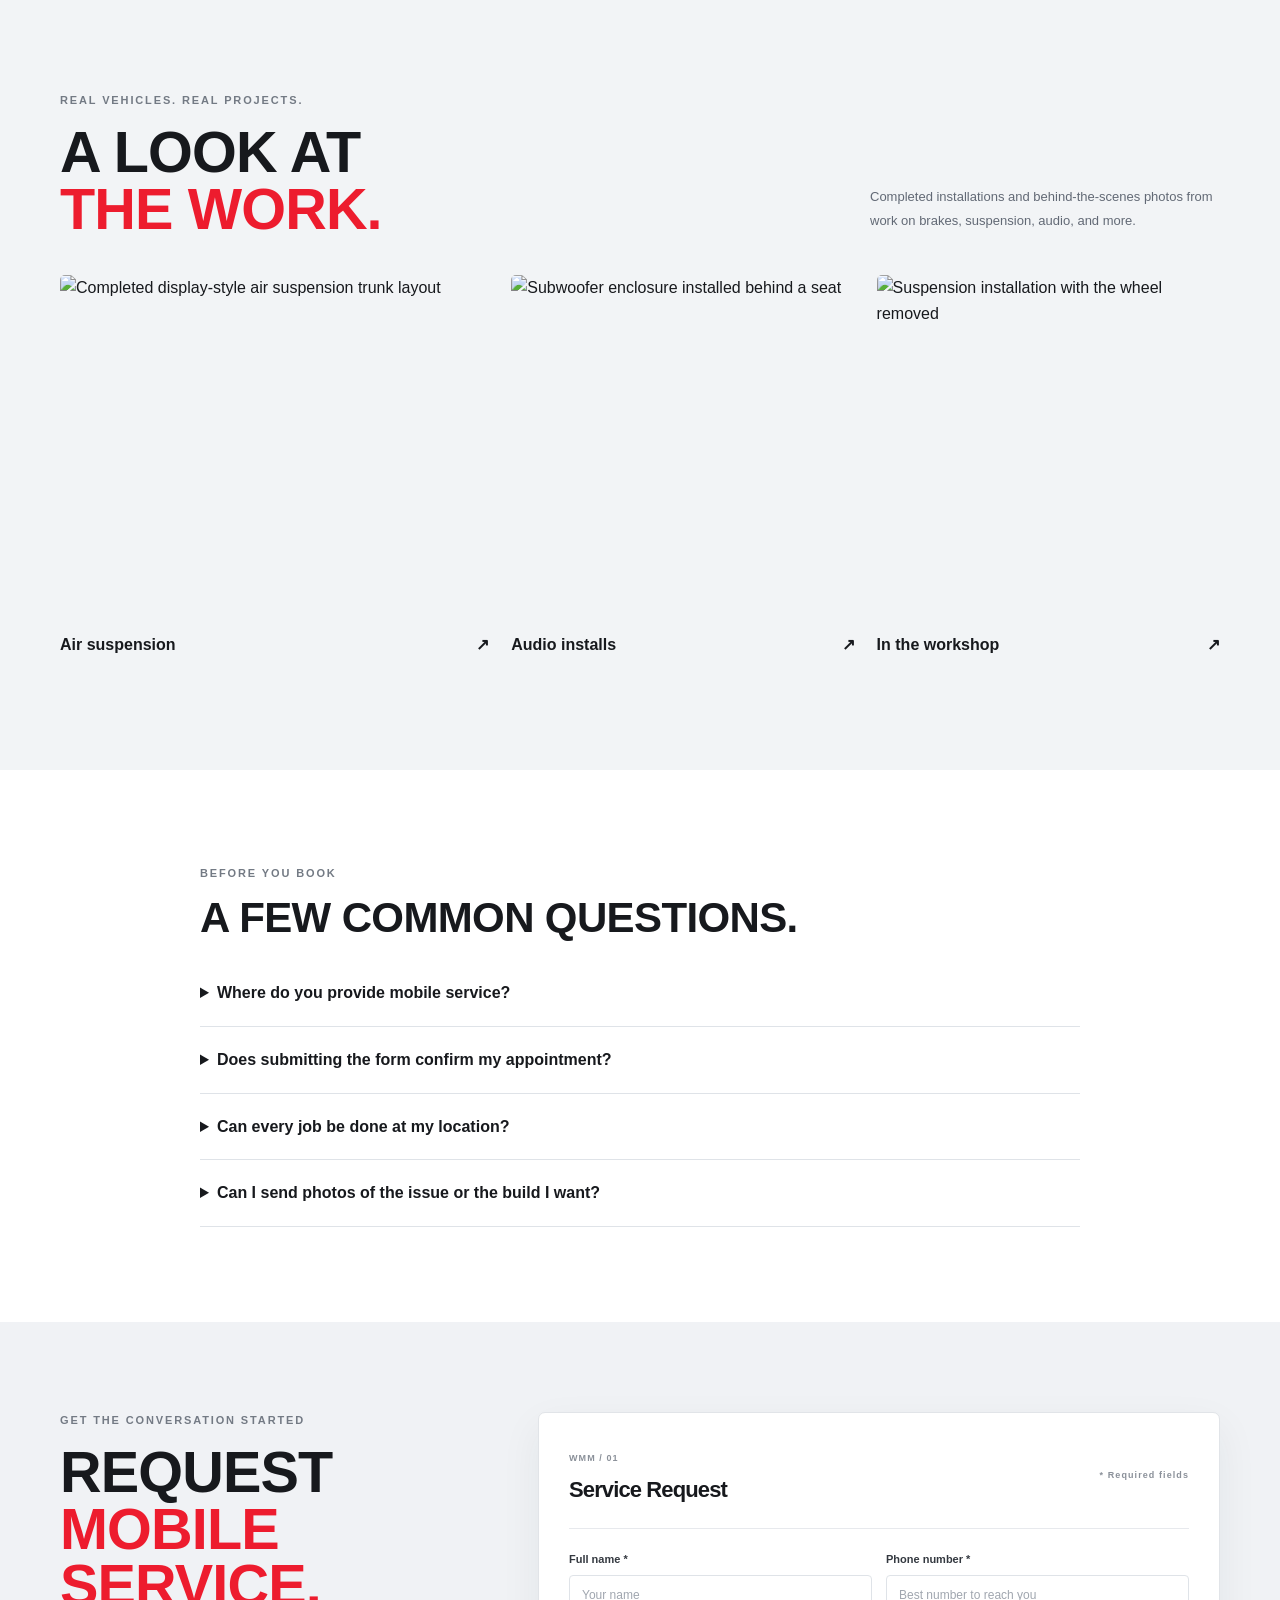
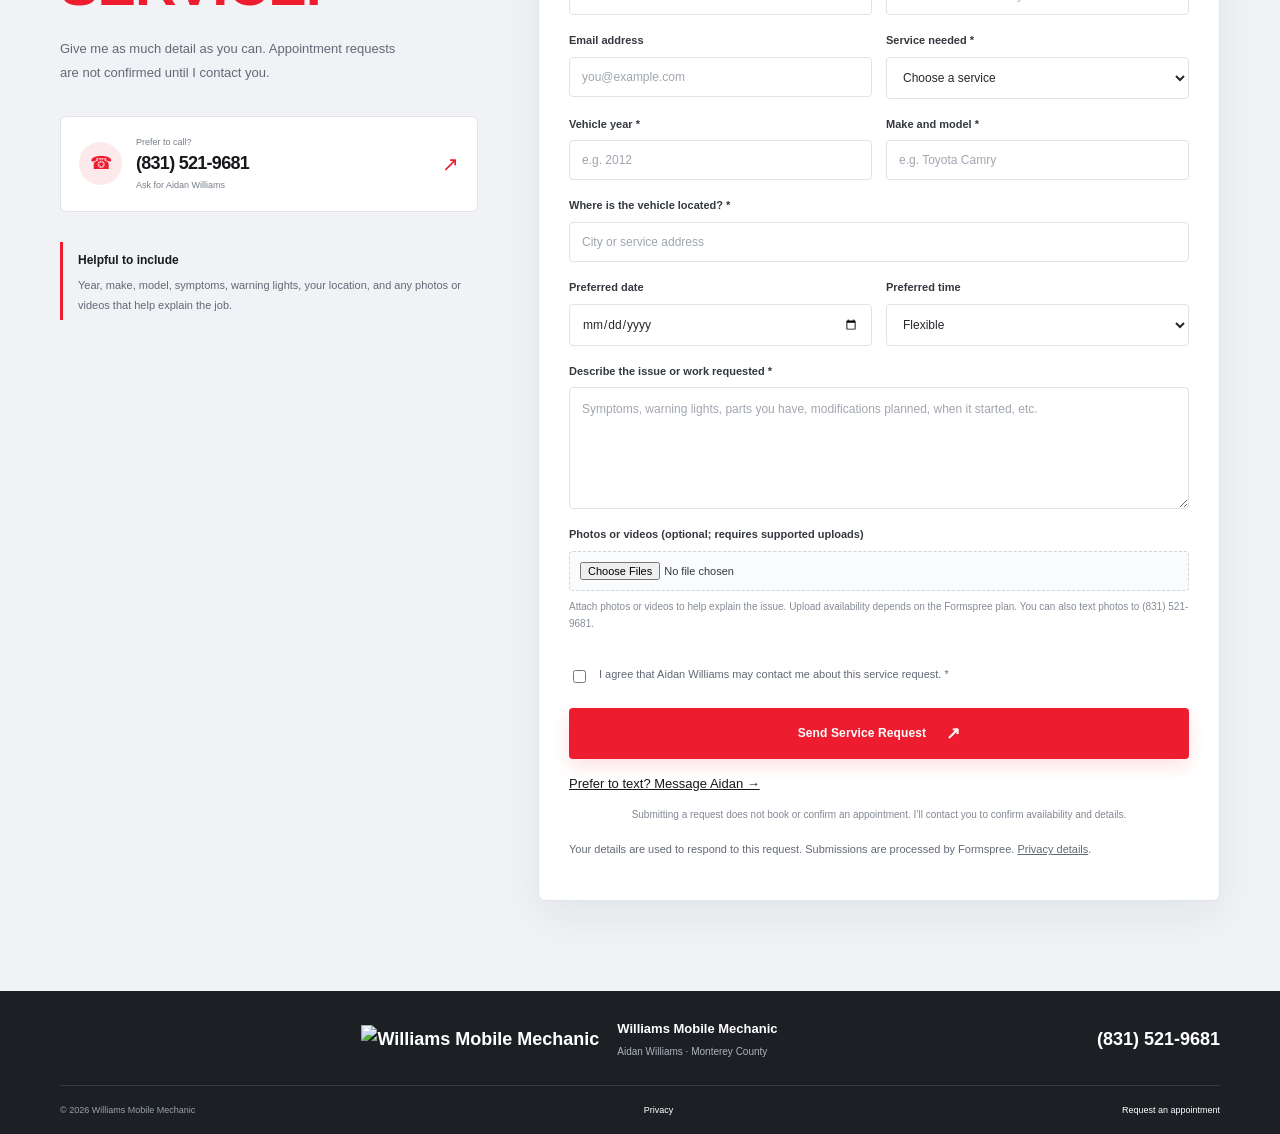
==== commit 5005defe: "Add files via upload" ====
--- a/index.html
+++ b/index.html
@@ -1,77 +1,4 @@
-<!doctype html>
-<html lang="en">
-<head>
-  <meta charset="utf-8">
-  <meta name="viewport" content="width=device-width, initial-scale=1">
-  <meta name="theme-color" content="#f4f6f8">
-  <meta name="description" content="Williams Mobile Mechanic provides mobile brake service, maintenance, diagnostics, roadside help, and aftermarket installs. We come to you.">
-  <title>Williams Mobile Mechanic | We Come to You</title>
-  <link rel="preconnect" href="https://fonts.googleapis.com">
-  <link rel="preconnect" href="https://fonts.gstatic.com" crossorigin>
-  <link href="https://fonts.googleapis.com/css2?family=Barlow+Condensed:wght@500;600;700;800;900&family=Inter:wght@400;500;600;700;800&display=swap" rel="stylesheet">
-  <link rel="stylesheet" href="style.css">
-</head>
-<body>
-  <div class="topline"><div class="container topline-inner"><span>Mobile automotive service • Monterey County and surrounding areas</span><a href="tel:8315219681">Call Aidan: (831) 521-9681</a></div></div>
-  <header class="site-header">
-    <div class="container nav-wrap">
-      <a class="brand" href="#home" aria-label="Williams Mobile Mechanic home"><img src="williams-mobile-mechanic-logo.png" alt="Williams Mobile Mechanic logo"></a>
-      <button class="menu-toggle" aria-label="Open navigation" aria-expanded="false">☰</button>
-      <nav class="nav-links" aria-label="Main navigation">
-        <a href="#services">Services</a><a href="#how-it-works">How It Works</a><a href="#about">About</a><a class="nav-cta" href="#request">Request Service</a>
-      </nav>
-    </div>
-  </header>
-
-  <main>
-    <section class="hero" id="home">
-      <div class="container hero-grid">
-        <div class="hero-copy">
-          <p class="eyebrow"><span></span> YOUR MECHANIC. YOUR LOCATION.</p>
-          <h1>QUALITY AUTO SERVICE.<br><em>WITHOUT THE SHOP.</em></h1>
-          <p class="hero-lede">From brake jobs and routine maintenance to diagnostics and custom aftermarket installs, I bring professional automotive service to your driveway, workplace, or roadside location.</p>
-          <div class="hero-actions"><a class="button button-red" href="#request">Request an Appointment <span>↗</span></a><a class="button button-light" href="tel:8315219681">Call (831) 521-9681</a></div>
-          <div class="hero-proof"><div class="proof-icon">✓</div><div><strong>Mobile service built around you</strong><span>Tell me what's going on and I'll confirm the next steps.</span></div></div>
-        </div>
-        <div class="hero-art">
-          <div class="art-label"><span class="red-dot"></span> MOBILE MECHANIC • SERVICE CALLS</div>
-          <img class="hero-logo" src="williams-mobile-mechanic-logo.png" alt="Williams Mobile Mechanic">
-          <div class="art-bottom"><span>01 / BRAKES</span><span>02 / MAINTENANCE</span><span>03 / CUSTOM BUILDS</span></div>
-        </div>
-      </div>
-      <div class="hero-stripe"></div>
-    </section>
-
-    <section class="quick-bar"><div class="container quick-grid"><div><span class="quick-number">01</span><span><strong>Brake Service</strong><small>My primary specialty</small></span></div><div><span class="quick-number">02</span><span><strong>Mobile Convenience</strong><small>Service where you are</small></span></div><div><span class="quick-number">03</span><span><strong>Aftermarket Installs</strong><small>Audio, suspension & more</small></span></div></div></section>
-
-    <section class="section services-section" id="services">
-      <div class="container">
-        <div class="section-heading"><div><p class="eyebrow">WHAT I CAN HELP WITH</p><h2>ONE CALL. <em>MORE SOLUTIONS.</em></h2></div><p>Practical repairs and upgrades with clear communication from the first message through the finished job.</p></div>
-        <div class="service-grid">
-          <article class="service-card featured"><div class="service-icon">✳</div><span class="service-tag">PRIMARY SERVICE</span><h3>Brake Service</h3><p>Brake pad and rotor replacement, inspections, and common brake repairs to help keep your vehicle stopping safely.</p><a href="#request" class="text-link" data-service="Brake service">Request brake service <span>↗</span></a></article>
-          <article class="service-card"><div class="service-icon">◷</div><h3>Maintenance & Tune-Ups</h3><p>Routine maintenance, filters, fluids, spark plugs, and other everyday service based on your vehicle's needs.</p><a href="#request" class="text-link" data-service="Maintenance / tune-up">Ask about maintenance <span>↗</span></a></article>
-          <article class="service-card"><div class="service-icon">⌕</div><h3>Diagnostics</h3><p>Check-engine lights, drivability concerns, warning lights, and troubleshooting to help identify the next right step.</p><a href="#request" class="text-link" data-service="Diagnostics">Describe a problem <span>↗</span></a></article>
-          <article class="service-card"><div class="service-icon">⌁</div><h3>Roadside Assistance</h3><p>Mobile help for certain breakdowns and vehicle issues. Share your location and symptoms so I can confirm whether I can assist.</p><a href="#request" class="text-link" data-service="Roadside assistance">Request roadside help <span>↗</span></a></article>
-          <article class="service-card"><div class="service-icon">♫</div><h3>Audio & Electronics</h3><p>Aftermarket radio, subwoofer, amplifier, and audio-system installations for a clean, finished setup.</p><a href="#request" class="text-link" data-service="Audio / radio / subwoofer install">Plan an audio install <span>↗</span></a></article>
-          <article class="service-card"><div class="service-icon">↗</div><h3>Suspension & Aftermarket</h3><p>Suspension upgrades, air suspension, trunk setups, and select aftermarket parts installations. Scope is confirmed before booking.</p><a href="#request" class="text-link" data-service="Suspension / aftermarket install">Discuss a build <span>↗</span></a></article>
-        </div>
-        <p class="service-note">Not sure if your repair is a fit? Send the vehicle details and a description. I’ll review the request and confirm availability and scope before scheduling.</p>
-      </div>
-    </section>
-
-    <section class="split-section" id="how-it-works">
-      <div class="container split-grid">
-        <div class="split-visual"><div class="visual-top"><span>WMM / SERVICE PROCESS</span><span>EST. ON YOUR TERMS</span></div><div class="visual-center"><div class="crosshair">+</div><p>YOUR CAR.<br><b>YOUR LOCATION.</b></p></div><div class="visual-bottom"><span>STRAIGHTFORWARD SERVICE</span><span>01—03</span></div></div>
-        <div class="split-copy"><p class="eyebrow">SIMPLE FROM START TO FINISH</p><h2>HOW MOBILE<br><em>SERVICE WORKS.</em></h2>
-          <div class="steps"><div class="step"><span>01</span><div><h3>Tell me what you need</h3><p>Submit your vehicle details, the issue, your location, and any helpful photos or videos.</p></div></div><div class="step"><span>02</span><div><h3>I review and confirm</h3><p>I’ll follow up to clarify the job, discuss the next steps, and confirm an appointment time.</p></div></div><div class="step"><span>03</span><div><h3>I come to you</h3><p>Once the job and location are confirmed, I’ll arrive with the plan for the agreed service.</p></div></div></div>
-          <a class="button button-red" href="#request">Start a Service Request <span>↗</span></a>
-        </div>
-      </div>
-    </section>
-
-    <section class="about-section" id="about"><div class="container about-grid"><div><p class="eyebrow">OWNER-OPERATED SERVICE</p><h2>LOCAL SERVICE.<br><em>PERSONAL ACCOUNTABILITY.</em></h2></div><div><p class="about-lede">I'm Aidan Williams, owner and mechanic behind Williams Mobile Mechanic.</p><p>I built this business around convenient, straightforward automotive work—from the brake service you need to get back on the road to the upgrades you've been planning. You deal directly with me, and I’ll be clear about what I can take on before an appointment is confirmed.</p><a class="text-link dark-link" href="#request">Tell me about your vehicle <span>↗</span></a></div></div></section>
-
-    <section class="request-section" id="request"><div class="container request-grid">
+<!doctype html><html lang="en"><head><meta charset="utf-8"><meta name="viewport" content="width=device-width,initial-scale=1"><meta name="theme-color" content="#ed1c2e"><title>Mobile Mechanic in Monterey County | Williams Mobile Mechanic</title><meta name="description" content="Mobile brakes, maintenance, diagnostics, audio and air suspension installs in Monterey County. Request service with Aidan Williams."><meta property="og:title" content="Mobile Mechanic in Monterey County | Williams Mobile Mechanic"><meta property="og:description" content="Mobile brakes, maintenance, diagnostics, audio and air suspension installs in Monterey County. Request service with Aidan Williams."><meta property="og:type" content="website"><link rel="icon" href="assets/logo.png"><link rel="stylesheet" href="style.css"><script src="script.js" defer></script><script type="application/ld+json">{"@context": "https://schema.org", "@type": "AutoRepair", "name": "Williams Mobile Mechanic", "telephone": "+1-831-521-9681", "areaServed": "Monterey County, California", "founder": {"@type": "Person", "name": "Aidan Williams"}}</script></head><body><a class="skip-link" href="#main">Skip to content</a><div class="topline"><div class="container topline-inner"><span>Mobile automotive service · Monterey County</span><a href="tel:+18315219681">Call Aidan: (831) 521-9681</a></div></div><header class="site-header"><div class="container nav-wrap"><a class="brand" href="index.html" aria-label="Williams Mobile Mechanic home"><img src="assets/logo.png" alt="Williams Mobile Mechanic" width="1000" height="612"></a><button class="menu-toggle" aria-label="Open navigation" aria-expanded="false" aria-controls="main-nav">☰</button><nav class="nav-links" id="main-nav" aria-label="Main navigation"><a href="index.html" aria-current="page">Home</a><a href="services.html">Services</a><a href="custom-installs.html">Custom installs</a><a href="gallery.html">Gallery</a><a href="about.html">About</a><a class="nav-cta" href="index.html#request">Request service</a></nav></div></header><main id="main"><section class="hero refined-hero"><div class="container hero-grid"><div class="hero-copy"><img class="hero-brand" src="assets/logo.png" alt="Williams Mobile Mechanic" width="1000" height="612"><p class="eyebrow">MONTEREY COUNTY · OWNER-OPERATED</p><h1>YOUR CAR.<br>YOUR LOCATION.<br><em>MY ATTENTION.</em></h1><p class="hero-lede">Mobile brake service, maintenance, and diagnostics—plus audio and air suspension installs for the build you have in mind. Work directly with Aidan Williams from the first call.</p><div class="hero-actions"><a class="button button-red" href="#request">Request service ↗</a><a class="button button-light" href="tel:+18315219681">Call (831) 521-9681</a></div></div><figure class="hero-project"><img src="assets/project-02.webp" alt="Completed trunk air suspension installation with tank, manifold and twin compressors" width="899" height="1600" class="" loading="eager" fetchpriority="high"><figcaption><span>FROM THE PROJECT GALLERY</span><strong>Built to stand out.</strong><a href="custom-installs.html">Explore custom installs ↗</a></figcaption></figure></div></section><div class="capability-strip"><div class="container"><span>BRAKES & MAINTENANCE</span><span>MOBILE DIAGNOSTICS</span><span>AUDIO & AIR SUSPENSION</span></div></div><section class="section"><div class="container"><div class="section-heading"><div><p class="eyebrow">EVERYDAY SERVICE. PERSONAL BUILDS.</p><h2>KEEP IT RUNNING.<br><em>MAKE IT YOURS.</em></h2></div><p>Start with the service you need. I’ll confirm the scope, location, and availability before we schedule.</p></div><div class="feature-grid"><article class="feature"><span>01 / MOBILE REPAIRS</span><h3>Brakes & everyday maintenance</h3><p>Brake pads and rotors, fluids, filters, spark plugs, and routine maintenance.</p><a class="text-link" href="services.html">Explore services ↗</a></article><article class="feature"><span>02 / TROUBLESHOOTING</span><h3>Diagnostics & roadside help</h3><p>Check-engine lights, drivability concerns, and select breakdown assistance, subject to availability.</p><a class="text-link" href="services.html#services">Tell me what’s happening ↗</a></article><article class="feature"><span>03 / CUSTOM INSTALLS</span><h3>Audio & air suspension</h3><p>Radios, amplifiers, subwoofers, suspension upgrades, and trunk layouts built around your vehicle.</p><a class="text-link" href="custom-installs.html">See the installations ↗</a></article></div></div></section><section class="section project-preview"><div class="container"><div class="section-heading"><div><p class="eyebrow">REAL VEHICLES. REAL PROJECTS.</p><h2>A LOOK AT<br><em>THE WORK.</em></h2></div><p>Completed installations and behind-the-scenes photos from work on brakes, suspension, audio, and more.</p></div><div class="preview-grid"><a href="gallery.html#air"><img src="assets/project-02.webp" alt="Completed display-style air suspension trunk layout" width="899" height="1600" class="" loading="lazy"><span>Air suspension <b>↗</b></span></a><a href="gallery.html#audio"><img src="assets/project-03.webp" alt="Subwoofer enclosure installed behind a seat" width="1200" height="1600" class="" loading="lazy"><span>Audio installs <b>↗</b></span></a><a href="gallery.html#workshop"><img src="assets/project-07.webp" alt="Suspension installation with the wheel removed" width="900" height="1600" class="" loading="lazy"><span>In the workshop <b>↗</b></span></a></div></div></section><section class="section faq"><div class="container"><p class="eyebrow">BEFORE YOU BOOK</p><h2>A FEW COMMON QUESTIONS.</h2><details><summary>Where do you provide mobile service?</summary><p>Monterey County and surrounding areas. Include your city or service address so I can confirm travel and whether the location is suitable for the work.</p></details><details><summary>Does submitting the form confirm my appointment?</summary><p>No. I’ll contact you to review the job, discuss the next steps, and confirm a time. For urgent help, call to check availability.</p></details><details><summary>Can every job be done at my location?</summary><p>The job and location need to be reviewed first. Custom builds and more involved work may need a different arrangement. Send the details so we can discuss what works.</p></details><details><summary>Can I send photos of the issue or the build I want?</summary><p>Yes—text photos to <a href="sms:+18315219681">(831) 521-9681</a>. Include your year, make, model, and a short description. The form also offers attachments when supported by the upload plan.</p></details></div></section><section class="request-section" id="request"><div class="container request-grid">
       <div class="request-intro"><p class="eyebrow">GET THE CONVERSATION STARTED</p><h2>REQUEST<br><em>MOBILE SERVICE.</em></h2><p>Give me as much detail as you can. Appointment requests are not confirmed until I contact you.</p>
         <a class="phone-panel" href="tel:8315219681"><span class="phone-icon">☎</span><span><small>Prefer to call?</small><strong>(831) 521-9681</strong><small>Ask for Aidan Williams</small></span><span class="phone-arrow">↗</span></a>
         <div class="request-tip"><strong>Helpful to include</strong><p>Year, make, model, symptoms, warning lights, your location, and any photos or videos that help explain the job.</p></div>
@@ -89,17 +16,12 @@
           <label>Preferred date<input name="date" type="date" id="preferred-date"></label>
           <label>Preferred time<select name="time"><option value="">Flexible</option><option>Morning</option><option>Midday</option><option>Afternoon</option><option>Evening</option></select></label>
           <label class="full">Describe the issue or work requested *<textarea name="details" required rows="5" placeholder="Symptoms, warning lights, parts you have, modifications planned, when it started, etc."></textarea></label>
-          <label class="full upload-label">Photos or videos (optional)<input name="attachments" id="attachments" type="file" accept="image/*,video/*" multiple><small id="file-help">Attach photos or videos to help explain the issue. Upload availability depends on your Formspree plan and limits.</small></label>
+          <label class="full upload-label">Photos or videos (optional; requires supported uploads)<input name="attachments" id="attachments" type="file" accept="image/*,video/*" multiple><small id="file-help">Attach photos or videos to help explain the issue. Upload availability depends on the Formspree plan. You can also text photos to (831) 521-9681.</small></label>
           <div class="full file-list" id="file-list" aria-live="polite"></div>
           <label class="full checkbox-label"><input type="checkbox" name="contactConsent" required><span>I agree that Aidan Williams may contact me about this service request. *</span></label>
         </div>
-        <button class="button button-red submit-button" type="submit">Send Service Request <span>↗</span></button>
+        <input type="text" name="_gotcha" class="honeypot" tabindex="-1" autocomplete="off" aria-hidden="true" aria-label="Leave this field empty"><button class="button button-red submit-button" type="submit">Send Service Request <span>↗</span></button><a class="text-option" href="sms:+18315219681">Prefer to text? Message Aidan →</a>
         <p class="form-footnote">Submitting a request does not book or confirm an appointment. I’ll contact you to confirm availability and details.</p>
         <div class="form-message" id="form-message" role="status" aria-live="polite"></div>
-      </form>
-    </div></section>
-  </main>
-  <footer class="site-footer"><div class="container footer-top"><img src="williams-mobile-mechanic-logo.png" alt="Williams Mobile Mechanic logo"><div><strong>Williams Mobile Mechanic</strong><span>Mobile automotive service by Aidan Williams</span></div><a href="tel:8315219681">(831) 521-9681</a></div><div class="container footer-bottom"><span>© <span id="year-now"></span> Williams Mobile Mechanic</span><span>Mobile service • Appointment requests confirmed by phone</span><a href="#home">Back to top ↑</a></div></footer>
-  <script src="script.js"></script>
-</body>
-</html>
+      <p class="privacy-note">Your details are used to respond to this request. Submissions are processed by Formspree. <a href="privacy.html">Privacy details</a>.</p></form>
+    </div></section></main><footer class="site-footer"><div class="container footer-top"><a href="index.html"><img src="assets/logo.png" alt="Williams Mobile Mechanic" width="1000" height="612"></a><div><strong>Williams Mobile Mechanic</strong><span>Aidan Williams · Monterey County</span></div><a href="tel:+18315219681">(831) 521-9681</a></div><div class="container footer-bottom"><span>© <span id="year-now">2026</span> Williams Mobile Mechanic</span><a href="privacy.html">Privacy</a><a href="index.html#request">Request an appointment</a></div></footer><div class="mobile-contact"><a href="tel:+18315219681">Call Aidan</a><a href="sms:+18315219681">Text Aidan</a><a href="index.html#request">Request service</a></div></body></html>
--- a/style.css
+++ b/style.css
@@ -2,3 +2,8 @@
 @media(max-width:900px){.hero-grid{gap:25px}.hero-art{min-height:320px;padding:25px 18px}.nav-links{gap:18px}.split-grid{gap:40px}.request-grid{gap:35px}.service-card{padding:24px 19px}.service-tag{position:static;display:block;margin:-8px 0 10px}.service-icon{margin-bottom:14px}}
 @media(max-width:700px){.container{width:min(100% - 32px,540px)}.topline-inner{justify-content:center;min-height:34px}.topline-inner>span{display:none}.nav-wrap{min-height:72px}.brand{width:185px}.brand img{max-height:60px}.menu-toggle{display:block;color:var(--ink);cursor:pointer}.nav-links{display:none;position:absolute;top:72px;left:0;right:0;background:white;padding:18px 22px 22px;box-shadow:0 15px 20px #0000000d;flex-direction:column;align-items:stretch;gap:0;border-top:1px solid #eee}.nav-links.open{display:flex}.nav-links>a{padding:13px 4px}.nav-links .nav-cta{text-align:center;margin-top:8px}.hero{padding:49px 0 45px;background:linear-gradient(180deg,#f7f8fa 0%,#f7f8fa 57%,#e9edf1 57%)}.hero-grid{grid-template-columns:1fr;gap:35px}.hero-copy{order:1}.hero-art{order:2;min-height:265px}.hero-logo{max-height:180px}.art-label{top:15px}.art-bottom{bottom:15px}.hero-lede{font-size:14px}.hero-actions .button{flex:1}.quick-grid{padding:18px 0;grid-template-columns:1fr;gap:13px}.quick-grid>div,.quick-grid>div:first-child{padding:0;border:0}.quick-number{font-size:23px;width:31px}.section,.split-section,.request-section{padding:62px 0}.section-heading{display:block;margin-bottom:27px}.section-heading>p{margin-top:17px}.service-grid{grid-template-columns:1fr;gap:12px}.service-card{min-height:auto;padding:23px}.service-tag{position:absolute;right:18px;top:25px}.split-grid,.about-grid,.request-grid{grid-template-columns:1fr;gap:36px}.split-visual{min-height:290px}.visual-center{font-size:38px}.about-section{padding:60px 0}.about-grid{gap:20px}.request-form{padding:22px 17px}.form-grid{grid-template-columns:1fr;gap:15px}.form-grid .full{grid-column:auto}.form-heading{align-items:flex-start}.required-note{max-width:100px;text-align:right;white-space:normal}.footer-top{flex-wrap:wrap}.footer-top img{width:88px;height:55px}.footer-top>a{font-size:15px}.footer-bottom{flex-wrap:wrap;gap:9px}.footer-bottom span:nth-child(2){order:3;width:100%}}
 @media(prefers-reduced-motion:reduce){html{scroll-behavior:auto}*,*:before,*:after{transition:none!important}}
+/* Multi-page refinement */
+:root{--display:Impact,'Arial Narrow',sans-serif;--body:Arial,Helvetica,sans-serif}body{overflow-wrap:break-word}.skip-link{position:absolute;top:-90px;left:15px;padding:12px;background:#fff;z-index:99}.skip-link:focus{top:10px}a:focus-visible,button:focus-visible,summary:focus-visible{outline:3px solid #ac1020;outline-offset:5px}.brand{width:235px}.brand img{max-height:110px}.nav-wrap{min-height:116px}.nav-links{gap:23px;font-size:12px}.nav-links [aria-current=page]{color:var(--red)!important}.hero-brand{display:block;width:300px;max-width:100%;height:auto;margin:-22px 0 12px}.refined-hero{padding:44px 0 66px}.refined-hero .hero-grid{grid-template-columns:1fr .86fr;gap:65px}.refined-hero h1{font-size:clamp(44px,5.4vw,72px);line-height:1.04;letter-spacing:-.02em}.hero-project{margin:0;position:relative;align-self:stretch;min-height:640px;background:#202329;overflow:hidden;border-radius:8px}.hero-project>img{width:100%;height:100%;position:absolute;object-fit:cover;object-position:50% 58%}.hero-project:after{content:'';position:absolute;inset:30% 0 0;background:linear-gradient(transparent,#101317ee)}.hero-project figcaption{position:absolute;bottom:30px;left:30px;right:30px;z-index:1;color:#fff}.hero-project figcaption span{font-size:10px;letter-spacing:.15em}.hero-project figcaption strong{display:block;font-size:33px;font-family:var(--display);margin:7px 0}.hero-project figcaption a{font-size:13px;text-decoration:underline;text-underline-offset:5px}.capability-strip{background:var(--ink);color:#fff}.capability-strip>.container{display:flex;justify-content:space-between;gap:18px;padding-block:23px;font-size:11px;letter-spacing:.12em;font-weight:bold}.feature-grid{display:grid;grid-template-columns:repeat(3,1fr);gap:28px}.feature{border-top:3px solid var(--red);padding:24px 0}.feature>span{font-size:10px;font-weight:bold;letter-spacing:.1em;color:var(--muted)}.feature h3{font-size:24px;line-height:1.2;margin:20px 0 16px}.feature p{color:var(--muted);font-size:14px}.project-preview{background:#f2f4f6}.preview-grid{display:grid;grid-template-columns:1.25fr 1fr 1fr;gap:22px}.preview-grid img{width:100%;height:340px;object-fit:cover;border-radius:5px;display:block}.preview-grid>a:first-child img{object-position:center 65%}.preview-grid span{display:flex;justify-content:space-between;padding:17px 0;font-weight:bold}.page-intro{background:#f2f4f6;padding:68px 0 60px;border-bottom:1px solid var(--line)}.page-intro h1{font-size:clamp(42px,6vw,76px);line-height:1.08}.page-intro p:last-child{max-width:720px;color:var(--muted);font-size:17px;margin-bottom:0}.story-grid{display:grid;grid-template-columns:1fr 1fr;gap:70px;align-items:center}.story-grid img{display:block;width:100%;height:540px;object-fit:cover;border-radius:6px}.story-grid p{color:var(--muted)}.story-grid h2{line-height:1.1}.cta-band{padding:66px 0;background:#22262c;color:#fff}.cta-band>.container{display:flex;align-items:center;justify-content:space-between;gap:50px}.cta-band h2{font-size:40px;line-height:1.1}.cta-band p{max-width:680px;color:#cbd0d7;margin-bottom:0}.cta-band .button{flex-shrink:0}.faq .container{max-width:880px}.faq h2{font-size:42px}.faq details{border-bottom:1px solid var(--line);padding:20px 0}.faq summary{font-weight:bold;cursor:pointer}.faq details p{color:var(--muted);margin:16px 0 0}.gallery-filters{display:flex;flex-wrap:wrap;gap:10px;margin-bottom:22px}.gallery-filters[hidden]{display:none}.gallery-filters button{font:inherit;font-size:13px;background:white;border:1px solid #ccd0d6;border-radius:30px;padding:11px 19px;cursor:pointer}.gallery-filters [aria-pressed=true]{background:var(--ink);border-color:var(--ink);color:white}.filter-status{font-size:12px;color:var(--muted)}.gallery-group{margin-bottom:60px;scroll-margin-top:145px}.gallery-heading{margin:30px 0}.gallery-heading h2{font-size:36px;line-height:1.15}.gallery-heading p:last-child{max-width:720px;color:var(--muted)}.gallery-grid{display:grid;grid-template-columns:repeat(3,1fr);gap:28px}.gallery-card{margin:0;border:1px solid var(--line);border-radius:6px;overflow:hidden;background:#fff}.gallery-card .photo-link{display:block;background:#e8ebee;position:relative}.gallery-card img{display:block;width:100%;height:350px;object-fit:contain}.gallery-card .enlarge{position:absolute;bottom:10px;right:10px;background:#17191de8;color:white;padding:6px 9px;font-size:10px;border-radius:3px}.gallery-card figcaption{padding:20px}.gallery-card h3{font-size:19px;line-height:1.3;margin-bottom:8px}.gallery-card p{font-size:13px;color:var(--muted);margin:0}.lightbox{width:min(1200px,96vw);max-width:96vw;background:#16191e;color:#fff;border:1px solid #555;border-radius:8px;padding:18px}.lightbox::backdrop{background:#000d}.lightbox-close{display:block;margin:0 0 15px auto}.lightbox button{cursor:pointer;background:#fff;color:#17191d;border:0;border-radius:4px;padding:10px 14px;font:inherit}.lightbox-inner{display:flex;align-items:center;gap:14px}.lightbox figure{margin:0;flex:1;min-width:0;text-align:center}.lightbox img{display:block;max-height:73vh;max-width:100%;height:auto;width:auto;margin:auto}.lightbox figcaption{padding:17px 0 0;font-size:14px}.privacy-copy{max-width:850px}.privacy-copy h2{font-size:30px;line-height:1.3;margin:30px 0 14px}.privacy-copy a,.privacy-note a{text-decoration:underline}.privacy-note{font-size:11px;color:var(--muted);margin-top:18px}.text-option{display:block;text-decoration:underline;font-size:13px;margin-top:15px}.honeypot{position:absolute!important;left:-10000px!important;width:1px!important;height:1px!important}.mobile-contact{display:none}[hidden]{display:none!important}.site-footer .footer-top img{width:150px;max-width:100%;height:92px;object-fit:contain}.site-footer .footer-top>a:first-child{display:block;flex-shrink:0}
+@media(max-width:1050px){.nav-links{gap:14px}.brand{width:180px}.refined-hero .hero-grid{gap:30px}.hero-project{min-height:600px}.hero-brand{width:250px}.story-grid{gap:35px}.gallery-grid{grid-template-columns:repeat(2,1fr)}}
+@media(max-width:760px){body{padding-bottom:56px}.brand{width:165px}.brand img{max-height:88px}.nav-wrap{min-height:88px}.nav-links{top:88px}.refined-hero{padding:35px 0}.refined-hero .hero-grid{grid-template-columns:1fr}.hero-copy{order:0}.hero-brand{width:245px;margin:0 0 24px}.refined-hero h1{font-size:48px}.hero-project{min-height:510px}.capability-strip>.container{flex-wrap:wrap;justify-content:center;text-align:center;font-size:9px;gap:10px 20px}.feature-grid,.preview-grid,.story-grid{grid-template-columns:1fr}.feature-grid{gap:12px}.preview-grid img{height:380px}.preview-grid{gap:18px}.story-grid{gap:30px}.story-grid img{height:450px}.page-intro{padding:45px 0}.page-intro h1{font-size:44px}.page-intro p:last-child{font-size:15px}.cta-band>.container{display:block}.cta-band .button{margin-top:25px}.cta-band h2{font-size:34px}.gallery-grid{grid-template-columns:1fr}.gallery-card img{height:420px}.gallery-heading h2{font-size:30px}.gallery-group{scroll-margin-top:105px}.lightbox{padding:12px}.lightbox-inner{gap:5px}.lightbox button{font-size:12px;padding:9px}.lightbox figcaption{font-size:12px}.mobile-contact{display:flex;position:fixed;bottom:0;left:0;right:0;z-index:30;background:#fff;border-top:1px solid var(--line);box-shadow:0 -3px 20px #0001;min-height:56px;padding-bottom:env(safe-area-inset-bottom)}.mobile-contact a{display:grid;place-items:center;flex:1;font-size:12px;font-weight:bold;padding:14px 3px}.mobile-contact a:last-child{background:var(--red);color:#fff}.site-footer .footer-top img{width:110px;height:68px}.topline-inner{font-size:9px;gap:10px}.faq h2{font-size:34px}}
+@media(prefers-reduced-motion:reduce){*{scroll-behavior:auto!important}}
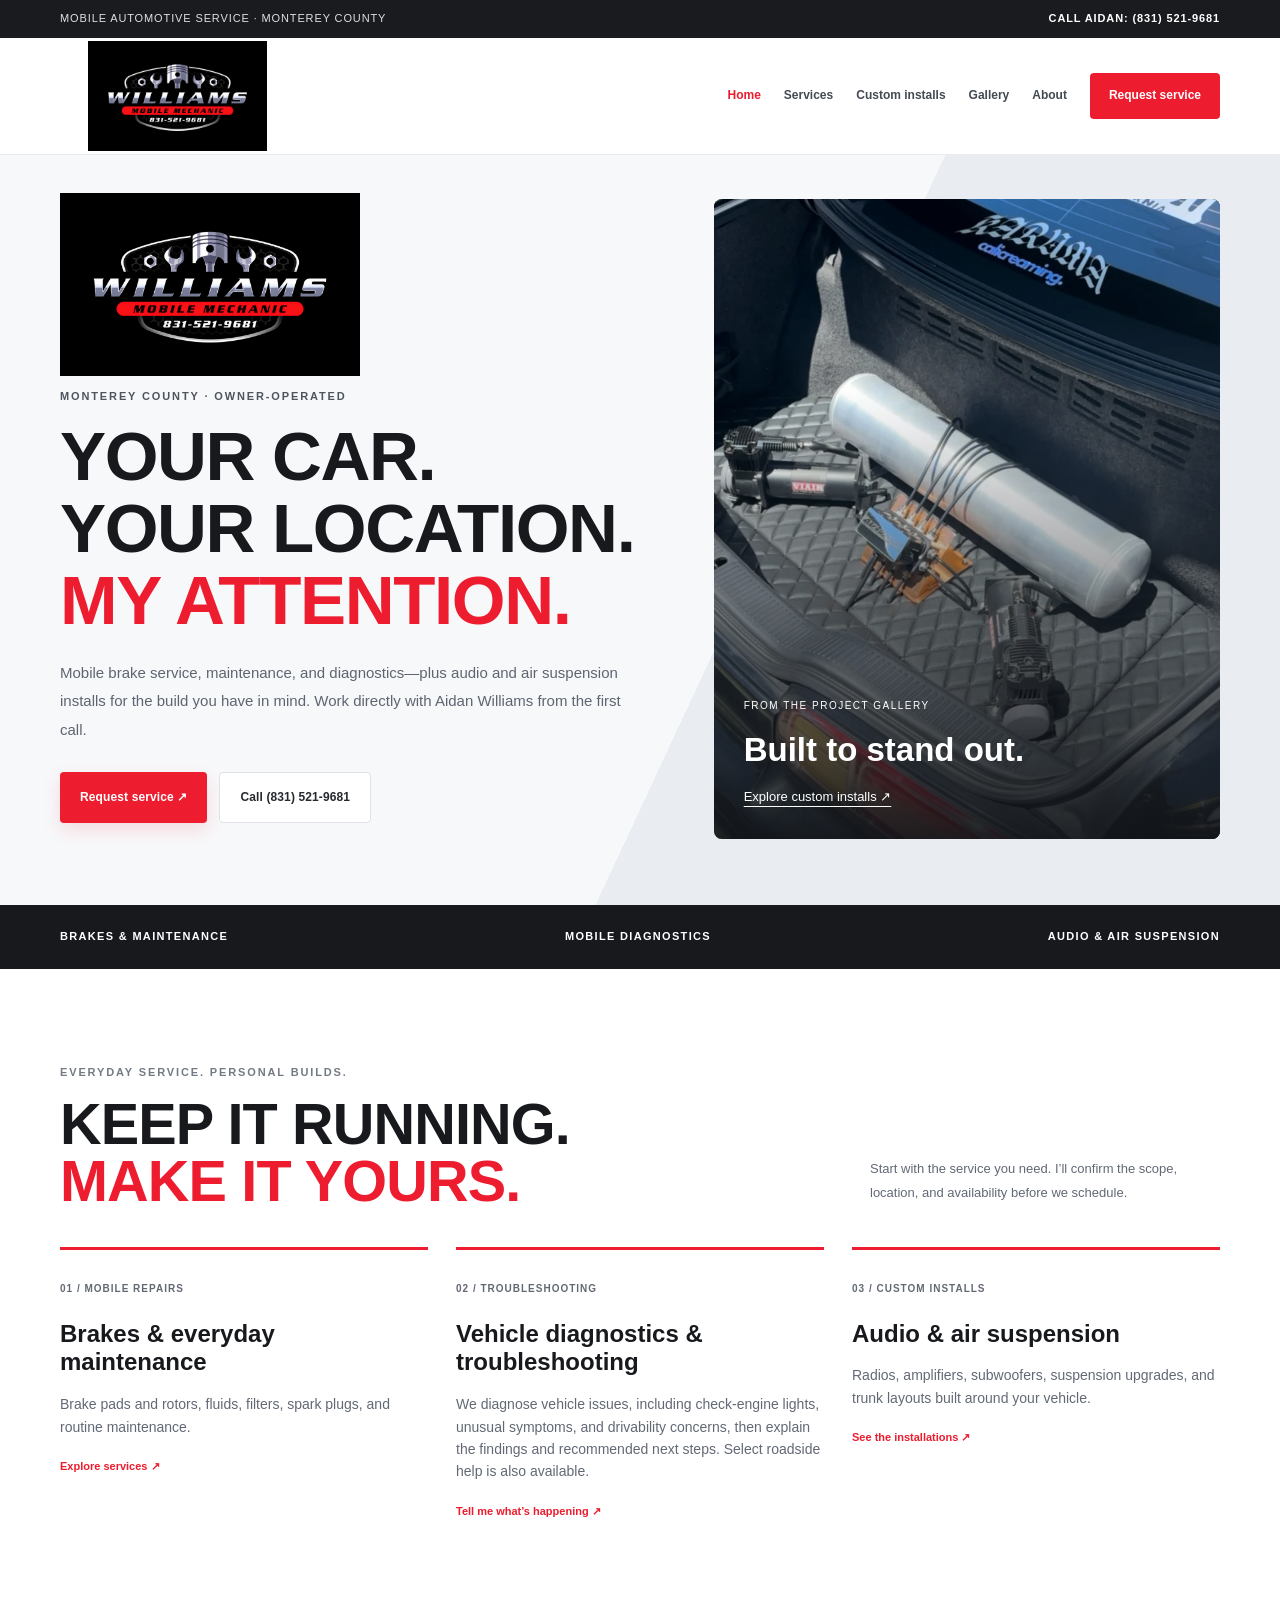
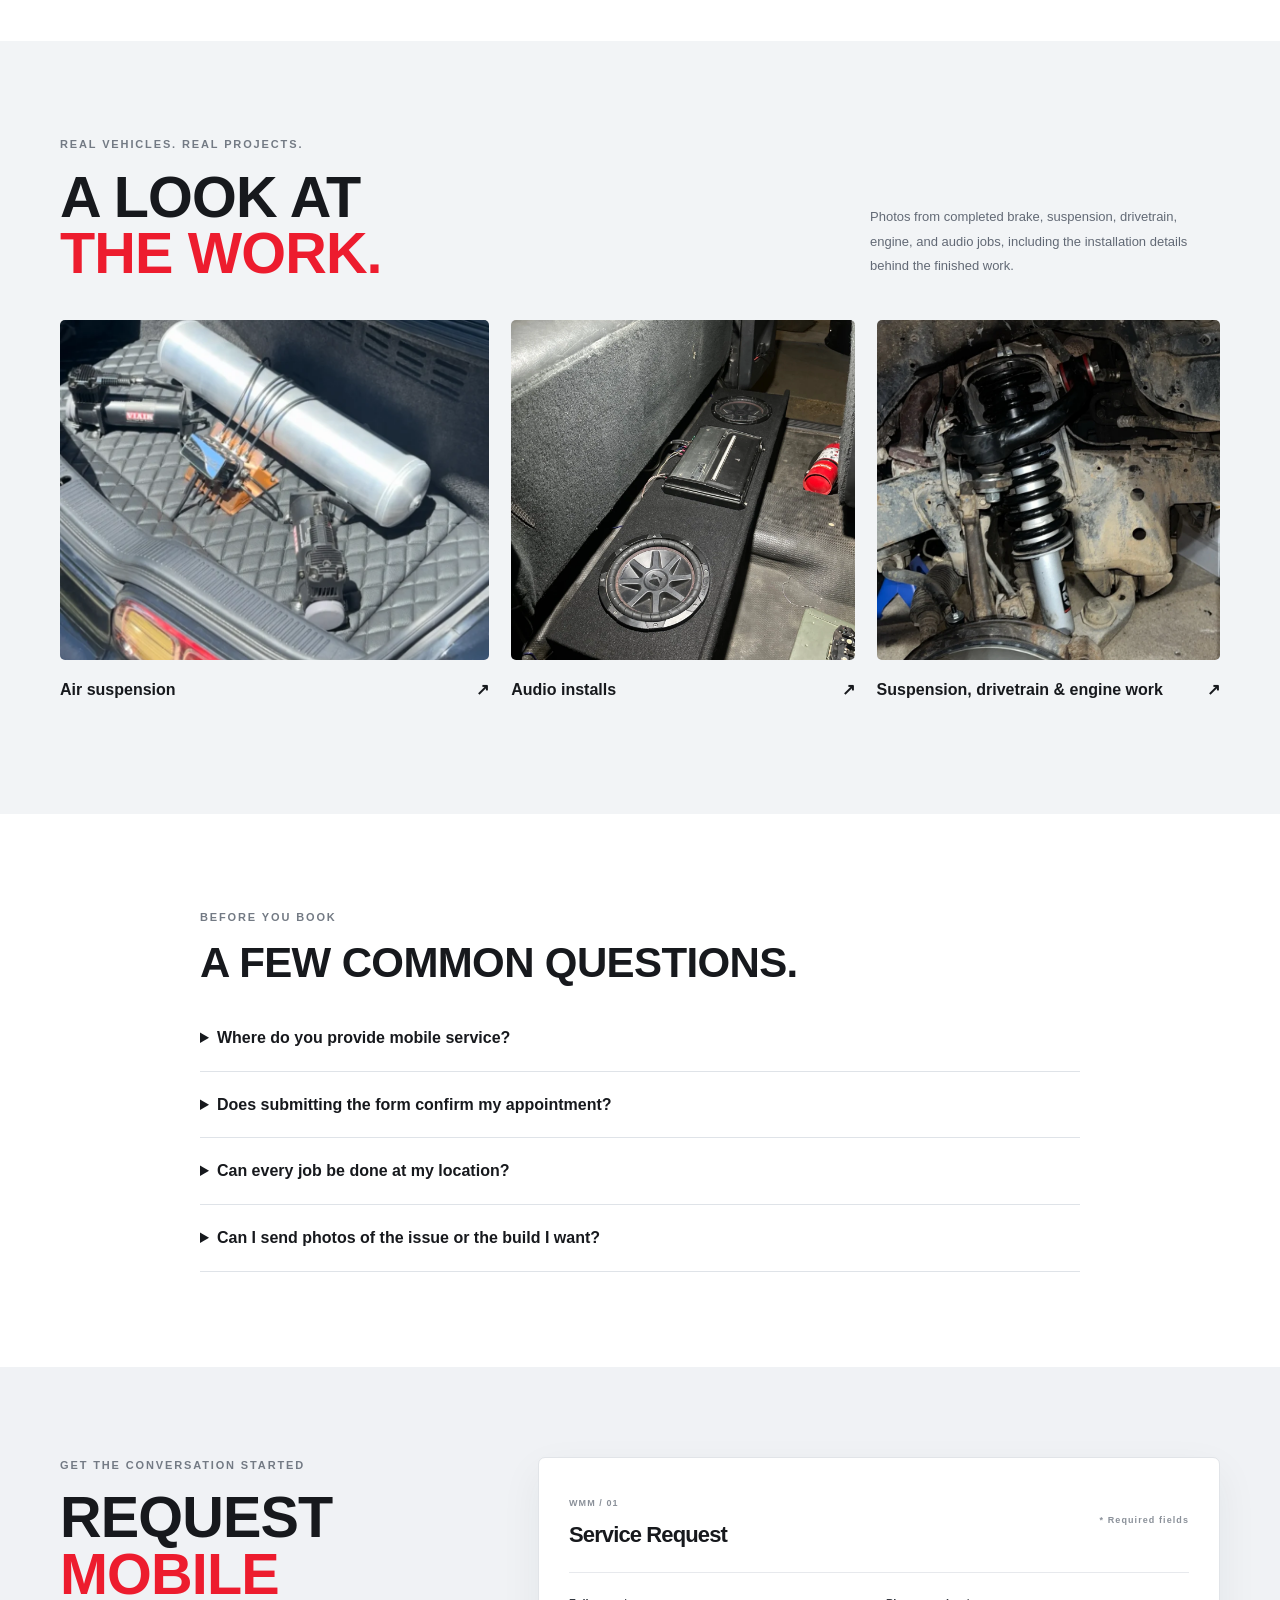
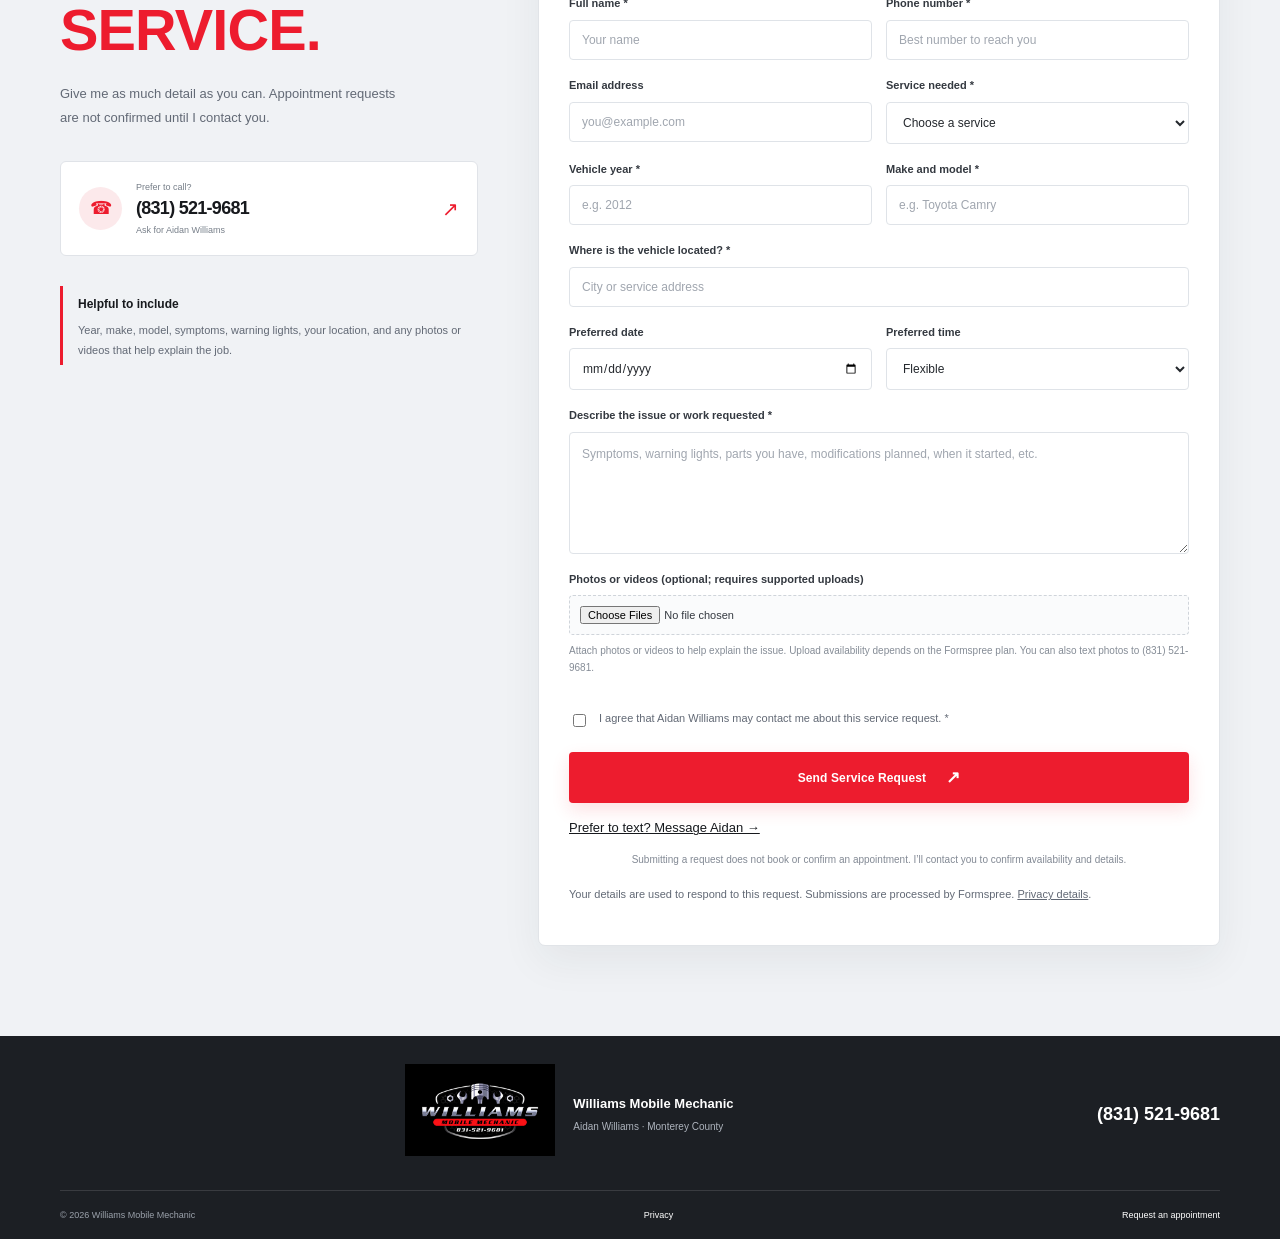
==== commit d662efeb: "Add files via upload" ====
--- a/index.html
+++ b/index.html
@@ -1,4 +1,4 @@
-<!doctype html><html lang="en"><head><meta charset="utf-8"><meta name="viewport" content="width=device-width,initial-scale=1"><meta name="theme-color" content="#ed1c2e"><title>Mobile Mechanic in Monterey County | Williams Mobile Mechanic</title><meta name="description" content="Mobile brakes, maintenance, diagnostics, audio and air suspension installs in Monterey County. Request service with Aidan Williams."><meta property="og:title" content="Mobile Mechanic in Monterey County | Williams Mobile Mechanic"><meta property="og:description" content="Mobile brakes, maintenance, diagnostics, audio and air suspension installs in Monterey County. Request service with Aidan Williams."><meta property="og:type" content="website"><link rel="icon" href="assets/logo.png"><link rel="stylesheet" href="style.css"><script src="script.js" defer></script><script type="application/ld+json">{"@context": "https://schema.org", "@type": "AutoRepair", "name": "Williams Mobile Mechanic", "telephone": "+1-831-521-9681", "areaServed": "Monterey County, California", "founder": {"@type": "Person", "name": "Aidan Williams"}}</script></head><body><a class="skip-link" href="#main">Skip to content</a><div class="topline"><div class="container topline-inner"><span>Mobile automotive service · Monterey County</span><a href="tel:+18315219681">Call Aidan: (831) 521-9681</a></div></div><header class="site-header"><div class="container nav-wrap"><a class="brand" href="index.html" aria-label="Williams Mobile Mechanic home"><img src="assets/logo.png" alt="Williams Mobile Mechanic" width="1000" height="612"></a><button class="menu-toggle" aria-label="Open navigation" aria-expanded="false" aria-controls="main-nav">☰</button><nav class="nav-links" id="main-nav" aria-label="Main navigation"><a href="index.html" aria-current="page">Home</a><a href="services.html">Services</a><a href="custom-installs.html">Custom installs</a><a href="gallery.html">Gallery</a><a href="about.html">About</a><a class="nav-cta" href="index.html#request">Request service</a></nav></div></header><main id="main"><section class="hero refined-hero"><div class="container hero-grid"><div class="hero-copy"><img class="hero-brand" src="assets/logo.png" alt="Williams Mobile Mechanic" width="1000" height="612"><p class="eyebrow">MONTEREY COUNTY · OWNER-OPERATED</p><h1>YOUR CAR.<br>YOUR LOCATION.<br><em>MY ATTENTION.</em></h1><p class="hero-lede">Mobile brake service, maintenance, and diagnostics—plus audio and air suspension installs for the build you have in mind. Work directly with Aidan Williams from the first call.</p><div class="hero-actions"><a class="button button-red" href="#request">Request service ↗</a><a class="button button-light" href="tel:+18315219681">Call (831) 521-9681</a></div></div><figure class="hero-project"><img src="assets/project-02.webp" alt="Completed trunk air suspension installation with tank, manifold and twin compressors" width="899" height="1600" class="" loading="eager" fetchpriority="high"><figcaption><span>FROM THE PROJECT GALLERY</span><strong>Built to stand out.</strong><a href="custom-installs.html">Explore custom installs ↗</a></figcaption></figure></div></section><div class="capability-strip"><div class="container"><span>BRAKES & MAINTENANCE</span><span>MOBILE DIAGNOSTICS</span><span>AUDIO & AIR SUSPENSION</span></div></div><section class="section"><div class="container"><div class="section-heading"><div><p class="eyebrow">EVERYDAY SERVICE. PERSONAL BUILDS.</p><h2>KEEP IT RUNNING.<br><em>MAKE IT YOURS.</em></h2></div><p>Start with the service you need. I’ll confirm the scope, location, and availability before we schedule.</p></div><div class="feature-grid"><article class="feature"><span>01 / MOBILE REPAIRS</span><h3>Brakes & everyday maintenance</h3><p>Brake pads and rotors, fluids, filters, spark plugs, and routine maintenance.</p><a class="text-link" href="services.html">Explore services ↗</a></article><article class="feature"><span>02 / TROUBLESHOOTING</span><h3>Diagnostics & roadside help</h3><p>Check-engine lights, drivability concerns, and select breakdown assistance, subject to availability.</p><a class="text-link" href="services.html#services">Tell me what’s happening ↗</a></article><article class="feature"><span>03 / CUSTOM INSTALLS</span><h3>Audio & air suspension</h3><p>Radios, amplifiers, subwoofers, suspension upgrades, and trunk layouts built around your vehicle.</p><a class="text-link" href="custom-installs.html">See the installations ↗</a></article></div></div></section><section class="section project-preview"><div class="container"><div class="section-heading"><div><p class="eyebrow">REAL VEHICLES. REAL PROJECTS.</p><h2>A LOOK AT<br><em>THE WORK.</em></h2></div><p>Completed installations and behind-the-scenes photos from work on brakes, suspension, audio, and more.</p></div><div class="preview-grid"><a href="gallery.html#air"><img src="assets/project-02.webp" alt="Completed display-style air suspension trunk layout" width="899" height="1600" class="" loading="lazy"><span>Air suspension <b>↗</b></span></a><a href="gallery.html#audio"><img src="assets/project-03.webp" alt="Subwoofer enclosure installed behind a seat" width="1200" height="1600" class="" loading="lazy"><span>Audio installs <b>↗</b></span></a><a href="gallery.html#workshop"><img src="assets/project-07.webp" alt="Suspension installation with the wheel removed" width="900" height="1600" class="" loading="lazy"><span>In the workshop <b>↗</b></span></a></div></div></section><section class="section faq"><div class="container"><p class="eyebrow">BEFORE YOU BOOK</p><h2>A FEW COMMON QUESTIONS.</h2><details><summary>Where do you provide mobile service?</summary><p>Monterey County and surrounding areas. Include your city or service address so I can confirm travel and whether the location is suitable for the work.</p></details><details><summary>Does submitting the form confirm my appointment?</summary><p>No. I’ll contact you to review the job, discuss the next steps, and confirm a time. For urgent help, call to check availability.</p></details><details><summary>Can every job be done at my location?</summary><p>The job and location need to be reviewed first. Custom builds and more involved work may need a different arrangement. Send the details so we can discuss what works.</p></details><details><summary>Can I send photos of the issue or the build I want?</summary><p>Yes—text photos to <a href="sms:+18315219681">(831) 521-9681</a>. Include your year, make, model, and a short description. The form also offers attachments when supported by the upload plan.</p></details></div></section><section class="request-section" id="request"><div class="container request-grid">
+<!doctype html><html lang="en"><head><meta charset="utf-8"><meta name="viewport" content="width=device-width,initial-scale=1"><meta name="theme-color" content="#ed1c2e"><title>Mobile Mechanic in Monterey County | Williams Mobile Mechanic</title><meta name="description" content="Mobile brakes, maintenance, diagnostics, audio and air suspension installs in Monterey County. Request service with Aidan Williams."><meta property="og:title" content="Mobile Mechanic in Monterey County | Williams Mobile Mechanic"><meta property="og:description" content="Mobile brakes, maintenance, diagnostics, audio and air suspension installs in Monterey County. Request service with Aidan Williams."><meta property="og:type" content="website"><link rel="icon" href="assets/logo.png"><link rel="stylesheet" href="style.css"><script src="script.js" defer></script><script type="application/ld+json">{"@context": "https://schema.org", "@type": "AutoRepair", "name": "Williams Mobile Mechanic", "telephone": "+1-831-521-9681", "areaServed": "Monterey County, California", "founder": {"@type": "Person", "name": "Aidan Williams"}}</script></head><body><a class="skip-link" href="#main">Skip to content</a><div class="topline"><div class="container topline-inner"><span>Mobile automotive service · Monterey County</span><a href="tel:+18315219681">Call Aidan: (831) 521-9681</a></div></div><header class="site-header"><div class="container nav-wrap"><a class="brand" href="index.html" aria-label="Williams Mobile Mechanic home"><img src="assets/logo.png" alt="Williams Mobile Mechanic" width="1000" height="612"></a><button class="menu-toggle" aria-label="Open navigation" aria-expanded="false" aria-controls="main-nav">☰</button><nav class="nav-links" id="main-nav" aria-label="Main navigation"><a href="index.html" aria-current="page">Home</a><a href="services.html">Services</a><a href="custom-installs.html">Custom installs</a><a href="gallery.html">Gallery</a><a href="about.html">About</a><a class="nav-cta" href="index.html#request">Request service</a></nav></div></header><main id="main"><section class="hero refined-hero"><div class="container hero-grid"><div class="hero-copy"><img class="hero-brand" src="assets/logo.png" alt="Williams Mobile Mechanic" width="1000" height="612"><p class="eyebrow">MONTEREY COUNTY · OWNER-OPERATED</p><h1>YOUR CAR.<br>YOUR LOCATION.<br><em>MY ATTENTION.</em></h1><p class="hero-lede">Mobile brake service, maintenance, and diagnostics—plus audio and air suspension installs for the build you have in mind. Work directly with Aidan Williams from the first call.</p><div class="hero-actions"><a class="button button-red" href="#request">Request service ↗</a><a class="button button-light" href="tel:+18315219681">Call (831) 521-9681</a></div></div><figure class="hero-project"><img src="assets/project-02.webp" alt="Completed trunk air suspension installation with tank, manifold and twin compressors" width="899" height="1600" class="" loading="eager" fetchpriority="high"><figcaption><span>FROM THE PROJECT GALLERY</span><strong>Built to stand out.</strong><a href="custom-installs.html">Explore custom installs ↗</a></figcaption></figure></div></section><div class="capability-strip"><div class="container"><span>BRAKES & MAINTENANCE</span><span>MOBILE DIAGNOSTICS</span><span>AUDIO & AIR SUSPENSION</span></div></div><section class="section"><div class="container"><div class="section-heading"><div><p class="eyebrow">EVERYDAY SERVICE. PERSONAL BUILDS.</p><h2>KEEP IT RUNNING.<br><em>MAKE IT YOURS.</em></h2></div><p>Start with the service you need. I’ll confirm the scope, location, and availability before we schedule.</p></div><div class="feature-grid"><article class="feature"><span>01 / MOBILE REPAIRS</span><h3>Brakes & everyday maintenance</h3><p>Brake pads and rotors, fluids, filters, spark plugs, and routine maintenance.</p><a class="text-link" href="services.html">Explore services ↗</a></article><article class="feature"><span>02 / TROUBLESHOOTING</span><h3>Vehicle diagnostics & troubleshooting</h3><p>We diagnose vehicle issues, including check-engine lights, unusual symptoms, and drivability concerns, then explain the findings and recommended next steps. Select roadside help is also available.</p><a class="text-link" href="services.html#services">Tell me what’s happening ↗</a></article><article class="feature"><span>03 / CUSTOM INSTALLS</span><h3>Audio & air suspension</h3><p>Radios, amplifiers, subwoofers, suspension upgrades, and trunk layouts built around your vehicle.</p><a class="text-link" href="custom-installs.html">See the installations ↗</a></article></div></div></section><section class="section project-preview"><div class="container"><div class="section-heading"><div><p class="eyebrow">REAL VEHICLES. REAL PROJECTS.</p><h2>A LOOK AT<br><em>THE WORK.</em></h2></div><p>Photos from completed brake, suspension, drivetrain, engine, and audio jobs, including the installation details behind the finished work.</p></div><div class="preview-grid"><a href="gallery.html#air"><img src="assets/project-02.webp" alt="Completed display-style air suspension trunk layout" width="899" height="1600" class="" loading="lazy"><span>Air suspension <b>↗</b></span></a><a href="gallery.html#audio"><img src="assets/project-03.webp" alt="Subwoofer enclosure installed behind a seat" width="1200" height="1600" class="" loading="lazy"><span>Audio installs <b>↗</b></span></a><a href="gallery.html#workshop"><img src="assets/project-07.webp" alt="Suspension installation with the wheel removed" width="900" height="1600" class="" loading="lazy"><span>Suspension, drivetrain & engine work <b>↗</b></span></a></div></div></section><section class="section faq"><div class="container"><p class="eyebrow">BEFORE YOU BOOK</p><h2>A FEW COMMON QUESTIONS.</h2><details><summary>Where do you provide mobile service?</summary><p>Monterey County and surrounding areas. Include your city or service address so I can confirm travel and whether the location is suitable for the work.</p></details><details><summary>Does submitting the form confirm my appointment?</summary><p>No. I’ll contact you to review the job, discuss the next steps, and confirm a time. For urgent help, call to check availability.</p></details><details><summary>Can every job be done at my location?</summary><p>The job and location need to be reviewed first. Custom builds and more involved work may need a different arrangement. Send the details so we can discuss what works.</p></details><details><summary>Can I send photos of the issue or the build I want?</summary><p>Yes—text photos to <a href="sms:+18315219681">(831) 521-9681</a>. Include your year, make, model, and a short description. The form also offers attachments when supported by the upload plan.</p></details></div></section><section class="request-section" id="request"><div class="container request-grid">
       <div class="request-intro"><p class="eyebrow">GET THE CONVERSATION STARTED</p><h2>REQUEST<br><em>MOBILE SERVICE.</em></h2><p>Give me as much detail as you can. Appointment requests are not confirmed until I contact you.</p>
         <a class="phone-panel" href="tel:8315219681"><span class="phone-icon">☎</span><span><small>Prefer to call?</small><strong>(831) 521-9681</strong><small>Ask for Aidan Williams</small></span><span class="phone-arrow">↗</span></a>
         <div class="request-tip"><strong>Helpful to include</strong><p>Year, make, model, symptoms, warning lights, your location, and any photos or videos that help explain the job.</p></div>
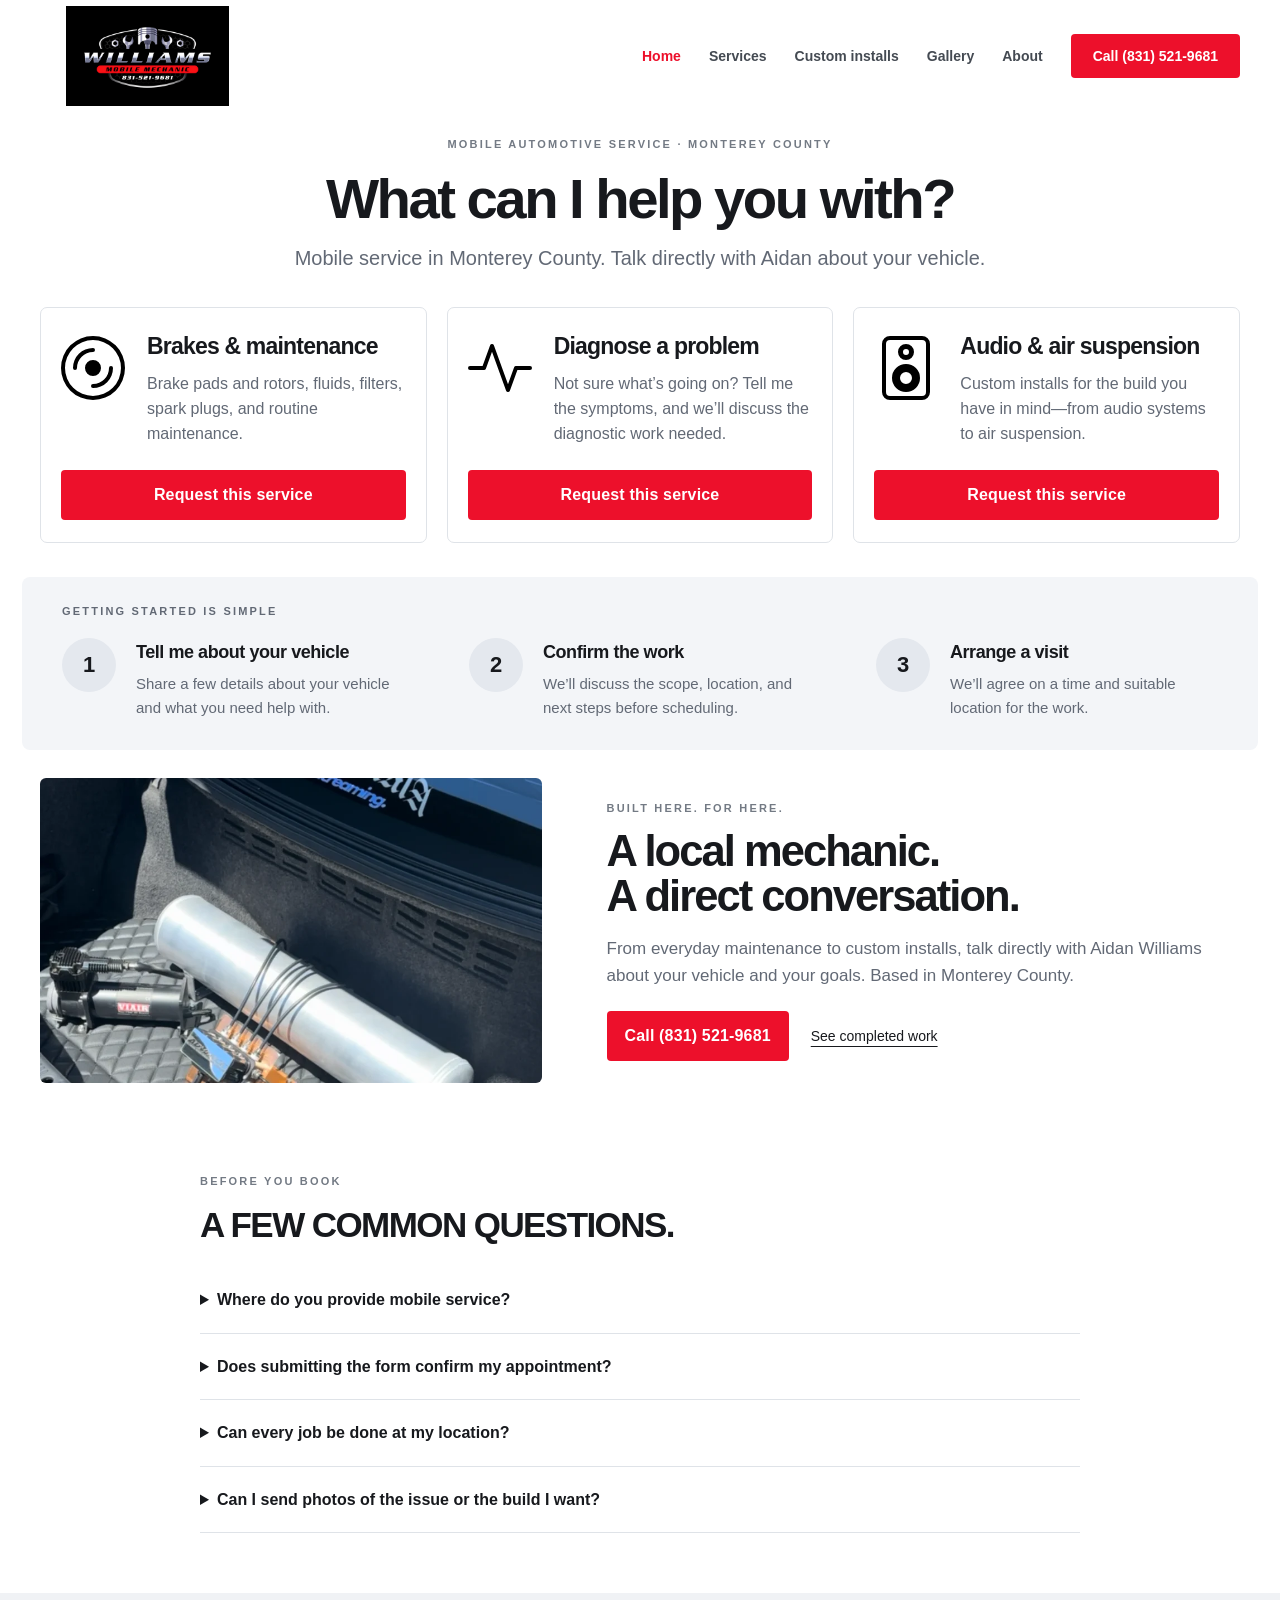
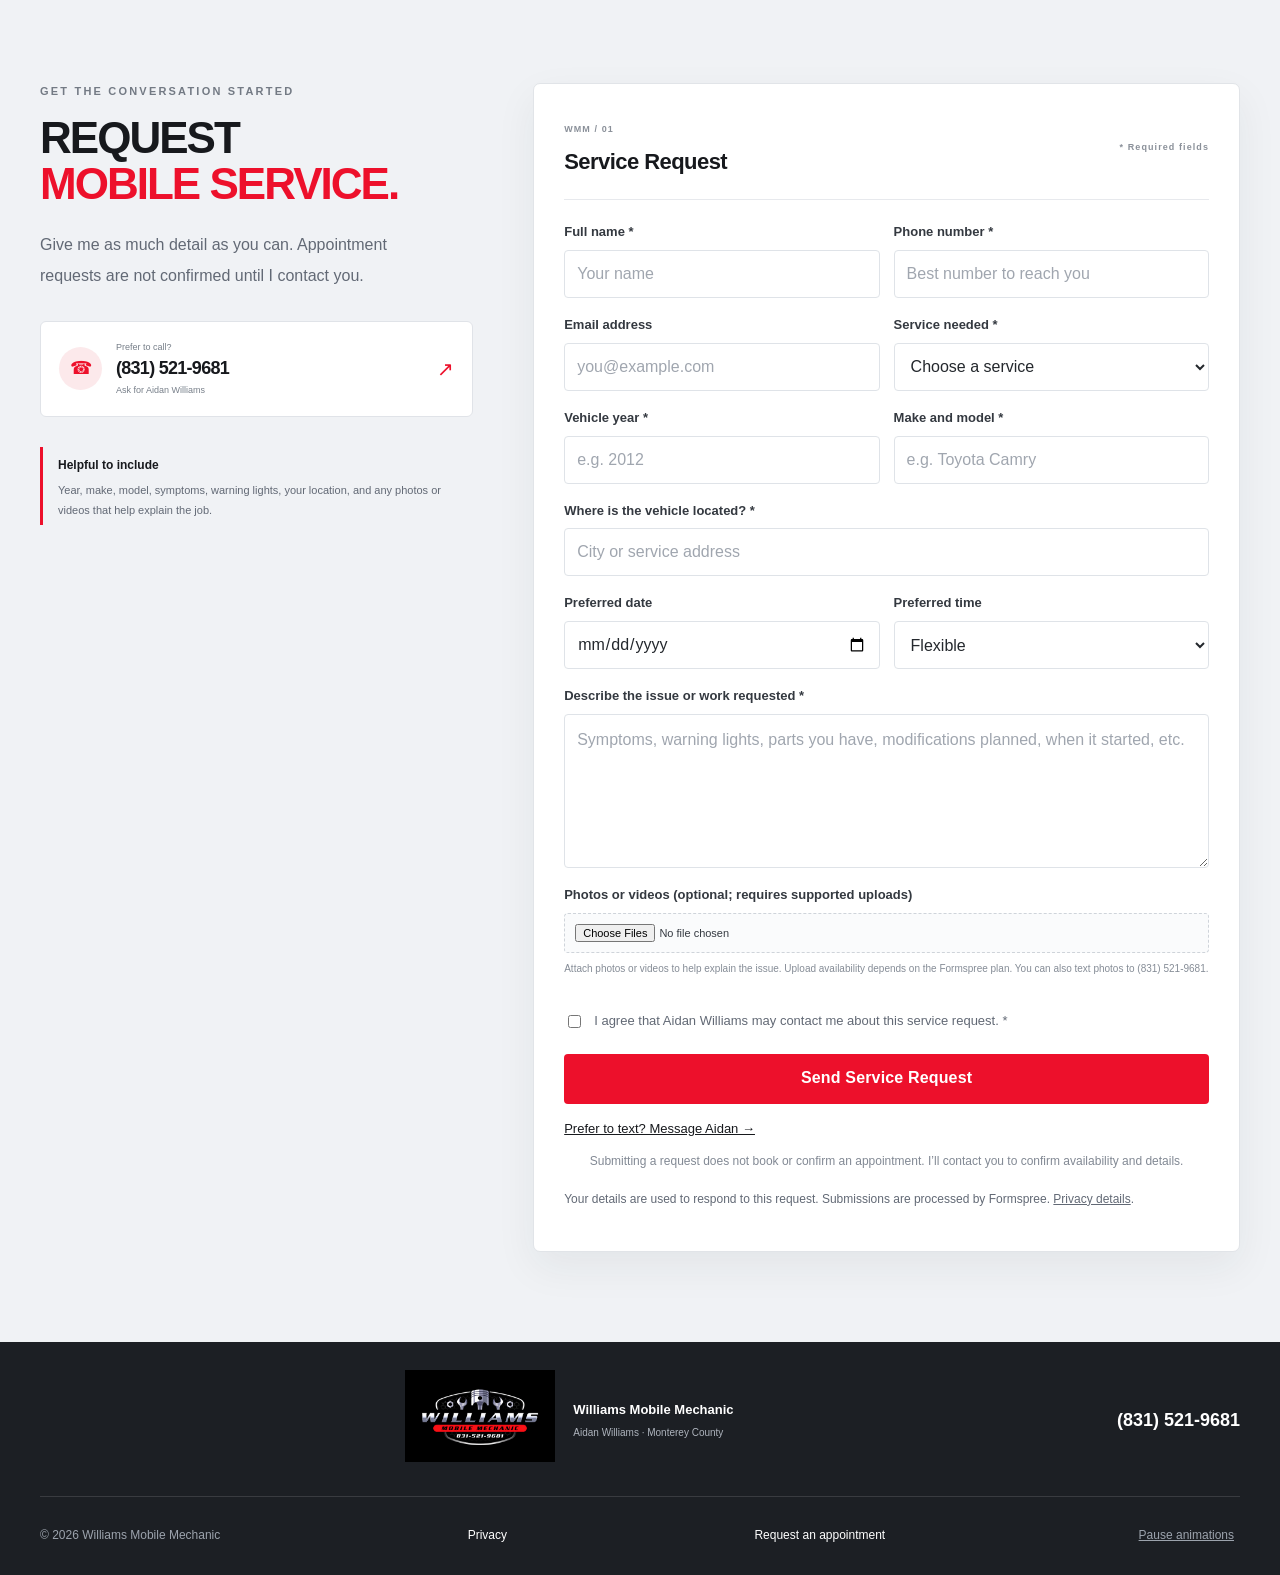
==== commit 9f7aad47: "Build selected service-first homepage with accessible motion" ====
--- a/index.html
+++ b/index.html
@@ -1,4 +1,11 @@
-<!doctype html><html lang="en"><head><meta charset="utf-8"><meta name="viewport" content="width=device-width,initial-scale=1"><meta name="theme-color" content="#ed1c2e"><title>Mobile Mechanic in Monterey County | Williams Mobile Mechanic</title><meta name="description" content="Mobile brakes, maintenance, diagnostics, audio and air suspension installs in Monterey County. Request service with Aidan Williams."><meta property="og:title" content="Mobile Mechanic in Monterey County | Williams Mobile Mechanic"><meta property="og:description" content="Mobile brakes, maintenance, diagnostics, audio and air suspension installs in Monterey County. Request service with Aidan Williams."><meta property="og:type" content="website"><link rel="icon" href="assets/logo.png"><link rel="stylesheet" href="style.css"><script src="script.js" defer></script><script type="application/ld+json">{"@context": "https://schema.org", "@type": "AutoRepair", "name": "Williams Mobile Mechanic", "telephone": "+1-831-521-9681", "areaServed": "Monterey County, California", "founder": {"@type": "Person", "name": "Aidan Williams"}}</script></head><body><a class="skip-link" href="#main">Skip to content</a><div class="topline"><div class="container topline-inner"><span>Mobile automotive service · Monterey County</span><a href="tel:+18315219681">Call Aidan: (831) 521-9681</a></div></div><header class="site-header"><div class="container nav-wrap"><a class="brand" href="index.html" aria-label="Williams Mobile Mechanic home"><img src="assets/logo.png" alt="Williams Mobile Mechanic" width="1000" height="612"></a><button class="menu-toggle" aria-label="Open navigation" aria-expanded="false" aria-controls="main-nav">☰</button><nav class="nav-links" id="main-nav" aria-label="Main navigation"><a href="index.html" aria-current="page">Home</a><a href="services.html">Services</a><a href="custom-installs.html">Custom installs</a><a href="gallery.html">Gallery</a><a href="about.html">About</a><a class="nav-cta" href="index.html#request">Request service</a></nav></div></header><main id="main"><section class="hero refined-hero"><div class="container hero-grid"><div class="hero-copy"><img class="hero-brand" src="assets/logo.png" alt="Williams Mobile Mechanic" width="1000" height="612"><p class="eyebrow">MONTEREY COUNTY · OWNER-OPERATED</p><h1>YOUR CAR.<br>YOUR LOCATION.<br><em>MY ATTENTION.</em></h1><p class="hero-lede">Mobile brake service, maintenance, and diagnostics—plus audio and air suspension installs for the build you have in mind. Work directly with Aidan Williams from the first call.</p><div class="hero-actions"><a class="button button-red" href="#request">Request service ↗</a><a class="button button-light" href="tel:+18315219681">Call (831) 521-9681</a></div></div><figure class="hero-project"><img src="assets/project-02.webp" alt="Completed trunk air suspension installation with tank, manifold and twin compressors" width="899" height="1600" class="" loading="eager" fetchpriority="high"><figcaption><span>FROM THE PROJECT GALLERY</span><strong>Built to stand out.</strong><a href="custom-installs.html">Explore custom installs ↗</a></figcaption></figure></div></section><div class="capability-strip"><div class="container"><span>BRAKES & MAINTENANCE</span><span>MOBILE DIAGNOSTICS</span><span>AUDIO & AIR SUSPENSION</span></div></div><section class="section"><div class="container"><div class="section-heading"><div><p class="eyebrow">EVERYDAY SERVICE. PERSONAL BUILDS.</p><h2>KEEP IT RUNNING.<br><em>MAKE IT YOURS.</em></h2></div><p>Start with the service you need. I’ll confirm the scope, location, and availability before we schedule.</p></div><div class="feature-grid"><article class="feature"><span>01 / MOBILE REPAIRS</span><h3>Brakes & everyday maintenance</h3><p>Brake pads and rotors, fluids, filters, spark plugs, and routine maintenance.</p><a class="text-link" href="services.html">Explore services ↗</a></article><article class="feature"><span>02 / TROUBLESHOOTING</span><h3>Vehicle diagnostics & troubleshooting</h3><p>We diagnose vehicle issues, including check-engine lights, unusual symptoms, and drivability concerns, then explain the findings and recommended next steps. Select roadside help is also available.</p><a class="text-link" href="services.html#services">Tell me what’s happening ↗</a></article><article class="feature"><span>03 / CUSTOM INSTALLS</span><h3>Audio & air suspension</h3><p>Radios, amplifiers, subwoofers, suspension upgrades, and trunk layouts built around your vehicle.</p><a class="text-link" href="custom-installs.html">See the installations ↗</a></article></div></div></section><section class="section project-preview"><div class="container"><div class="section-heading"><div><p class="eyebrow">REAL VEHICLES. REAL PROJECTS.</p><h2>A LOOK AT<br><em>THE WORK.</em></h2></div><p>Photos from completed brake, suspension, drivetrain, engine, and audio jobs, including the installation details behind the finished work.</p></div><div class="preview-grid"><a href="gallery.html#air"><img src="assets/project-02.webp" alt="Completed display-style air suspension trunk layout" width="899" height="1600" class="" loading="lazy"><span>Air suspension <b>↗</b></span></a><a href="gallery.html#audio"><img src="assets/project-03.webp" alt="Subwoofer enclosure installed behind a seat" width="1200" height="1600" class="" loading="lazy"><span>Audio installs <b>↗</b></span></a><a href="gallery.html#workshop"><img src="assets/project-07.webp" alt="Suspension installation with the wheel removed" width="900" height="1600" class="" loading="lazy"><span>Suspension, drivetrain & engine work <b>↗</b></span></a></div></div></section><section class="section faq"><div class="container"><p class="eyebrow">BEFORE YOU BOOK</p><h2>A FEW COMMON QUESTIONS.</h2><details><summary>Where do you provide mobile service?</summary><p>Monterey County and surrounding areas. Include your city or service address so I can confirm travel and whether the location is suitable for the work.</p></details><details><summary>Does submitting the form confirm my appointment?</summary><p>No. I’ll contact you to review the job, discuss the next steps, and confirm a time. For urgent help, call to check availability.</p></details><details><summary>Can every job be done at my location?</summary><p>The job and location need to be reviewed first. Custom builds and more involved work may need a different arrangement. Send the details so we can discuss what works.</p></details><details><summary>Can I send photos of the issue or the build I want?</summary><p>Yes—text photos to <a href="sms:+18315219681">(831) 521-9681</a>. Include your year, make, model, and a short description. The form also offers attachments when supported by the upload plan.</p></details></div></section><section class="request-section" id="request"><div class="container request-grid">
+<!doctype html><html lang="en"><head><meta charset="utf-8"><meta name="viewport" content="width=device-width,initial-scale=1"><meta name="theme-color" content="#ed1c2e"><title>Mobile Mechanic in Monterey County | Williams Mobile Mechanic</title><meta name="description" content="Mobile brakes, maintenance, diagnostics, audio and air suspension installs in Monterey County. Request service with Aidan Williams."><meta property="og:title" content="Mobile Mechanic in Monterey County | Williams Mobile Mechanic"><meta property="og:description" content="Mobile brakes, maintenance, diagnostics, audio and air suspension installs in Monterey County. Request service with Aidan Williams."><meta property="og:type" content="website"><link rel="canonical" href="https://scaidan.github.io/Williams-Mobile-Mechanic-website/"><link rel="icon" href="assets/logo.png"><link rel="stylesheet" href="style.css"><link rel="stylesheet" href="home.css"><script src="motion.js" defer></script><script src="script.js" defer></script><script type="application/ld+json">{"@context": "https://schema.org", "@type": "AutoRepair", "name": "Williams Mobile Mechanic", "telephone": "+1-831-521-9681", "areaServed": "Monterey County, California", "founder": {"@type": "Person", "name": "Aidan Williams"}}</script></head><body class="homepage"><a class="skip-link" href="#main">Skip to content</a><header class="site-header"><div class="container nav-wrap"><a class="brand" href="index.html" aria-label="Williams Mobile Mechanic home"><img src="assets/logo.png" alt="Williams Mobile Mechanic" width="1000" height="612"></a><button type="button" class="menu-toggle" aria-label="Open navigation" aria-expanded="false" aria-controls="main-nav">Menu</button><nav class="nav-links" id="main-nav" aria-label="Main navigation"><a href="index.html" aria-current="page">Home</a><a href="services.html">Services</a><a href="custom-installs.html">Custom installs</a><a href="gallery.html">Gallery</a><a href="about.html">About</a><a class="nav-cta" href="tel:+18315219681">Call (831) 521-9681</a></nav></div></header><main id="main"><section class="service-hero container" aria-labelledby="service-title"><p class="eyebrow">Mobile automotive service · Monterey County</p><h1 id="service-title">What can I help you with?</h1><p class="service-intro">Mobile service in Monterey County. Talk directly with Aidan about your vehicle.</p><div class="service-choices">
+<article class="service-choice"><div class="choice-copy"><img src="assets/icons/disc.svg" width="64" height="64" alt=""><div><h2>Brakes & maintenance</h2><p>Brake pads and rotors, fluids, filters, spark plugs, and routine maintenance.</p></div></div><a class="button button-red" href="index.html?service=Brake%20service#request" data-service="Brake service">Request this service<span class="visually-hidden">: Brakes and maintenance</span></a></article>
+<article class="service-choice"><div class="choice-copy"><img src="assets/icons/activity.svg" width="64" height="64" alt=""><div><h2>Diagnose a problem</h2><p>Not sure what’s going on? Tell me the symptoms, and we’ll discuss the diagnostic work needed.</p></div></div><a class="button button-red" href="index.html?service=Diagnostics#request" data-service="Diagnostics">Request this service<span class="visually-hidden">: Diagnostics</span></a></article>
+<article class="service-choice"><div class="choice-copy"><img src="assets/icons/speaker.svg" width="64" height="64" alt=""><div><h2>Audio & air suspension</h2><p>Custom installs for the build you have in mind—from audio systems to air suspension.</p></div></div><a class="button button-red" href="index.html?service=Suspension%20%2F%20aftermarket%20install#request" data-service="Suspension / aftermarket install">Request this service<span class="visually-hidden">: Custom installs</span></a></article>
+</div></section>
+<section class="getting-started" aria-labelledby="getting-started-title"><div class="container"><h2 class="eyebrow" id="getting-started-title">Getting started is simple</h2><ol class="simple-steps"><li><span class="step-dot">1</span><div><h3>Tell me about your vehicle</h3><p>Share a few details about your vehicle and what you need help with.</p></div></li><li><span class="step-dot">2</span><div><h3>Confirm the work</h3><p>We’ll discuss the scope, location, and next steps before scheduling.</p></div></li><li><span class="step-dot">3</span><div><h3>Arrange a visit</h3><p>We’ll agree on a time and suitable location for the work.</p></div></li></ol></div></section>
+<section class="local-mechanic container"><img class="local-project" src="assets/project-02.webp" alt="Completed Williams Mobile Mechanic trunk air suspension installation" width="899" height="1600" loading="lazy"><div><p class="eyebrow">Built here. For here.</p><h2>A local mechanic.<br>A direct conversation.</h2><p>From everyday maintenance to custom installs, talk directly with Aidan Williams about your vehicle and your goals. Based in Monterey County.</p><a class="button button-red" href="tel:+18315219681">Call (831) 521-9681</a><a class="local-gallery" href="gallery.html">See completed work</a></div></section>
+<section class="section faq"><div class="container"><p class="eyebrow">BEFORE YOU BOOK</p><h2>A FEW COMMON QUESTIONS.</h2><details><summary>Where do you provide mobile service?</summary><p>Monterey County and surrounding areas. Include your city or service address so I can confirm travel and whether the location is suitable for the work.</p></details><details><summary>Does submitting the form confirm my appointment?</summary><p>No. I’ll contact you to review the job, discuss the next steps, and confirm a time. For urgent help, call to check availability.</p></details><details><summary>Can every job be done at my location?</summary><p>The job and location need to be reviewed first. Custom builds and more involved work may need a different arrangement. Send the details so we can discuss what works.</p></details><details><summary>Can I send photos of the issue or the build I want?</summary><p>Yes—text photos to <a href="sms:+18315219681">(831) 521-9681</a>. Include your year, make, model, and a short description. The form also offers attachments when supported by the upload plan.</p></details></div></section><section class="request-section" id="request"><div class="container request-grid">
       <div class="request-intro"><p class="eyebrow">GET THE CONVERSATION STARTED</p><h2>REQUEST<br><em>MOBILE SERVICE.</em></h2><p>Give me as much detail as you can. Appointment requests are not confirmed until I contact you.</p>
         <a class="phone-panel" href="tel:8315219681"><span class="phone-icon">☎</span><span><small>Prefer to call?</small><strong>(831) 521-9681</strong><small>Ask for Aidan Williams</small></span><span class="phone-arrow">↗</span></a>
         <div class="request-tip"><strong>Helpful to include</strong><p>Year, make, model, symptoms, warning lights, your location, and any photos or videos that help explain the job.</p></div>
@@ -24,4 +31,4 @@
         <p class="form-footnote">Submitting a request does not book or confirm an appointment. I’ll contact you to confirm availability and details.</p>
         <div class="form-message" id="form-message" role="status" aria-live="polite"></div>
       <p class="privacy-note">Your details are used to respond to this request. Submissions are processed by Formspree. <a href="privacy.html">Privacy details</a>.</p></form>
-    </div></section></main><footer class="site-footer"><div class="container footer-top"><a href="index.html"><img src="assets/logo.png" alt="Williams Mobile Mechanic" width="1000" height="612"></a><div><strong>Williams Mobile Mechanic</strong><span>Aidan Williams · Monterey County</span></div><a href="tel:+18315219681">(831) 521-9681</a></div><div class="container footer-bottom"><span>© <span id="year-now">2026</span> Williams Mobile Mechanic</span><a href="privacy.html">Privacy</a><a href="index.html#request">Request an appointment</a></div></footer><div class="mobile-contact"><a href="tel:+18315219681">Call Aidan</a><a href="sms:+18315219681">Text Aidan</a><a href="index.html#request">Request service</a></div></body></html>+    </div></section></main><footer class="site-footer"><div class="container footer-top"><a href="index.html"><img src="assets/logo.png" alt="Williams Mobile Mechanic" width="1000" height="612"></a><div><strong>Williams Mobile Mechanic</strong><span>Aidan Williams · Monterey County</span></div><a href="tel:+18315219681">(831) 521-9681</a></div><div class="container footer-bottom"><span>© <span id="year-now">2026</span> Williams Mobile Mechanic</span><a href="privacy.html">Privacy</a><a href="index.html#request">Request an appointment</a><button id="motion-toggle" type="button" aria-pressed="false" hidden>Pause animations</button></div></footer><div class="mobile-contact"><a href="tel:+18315219681">Call Aidan</a><a href="sms:+18315219681">Text Aidan</a><a href="index.html#request">Request service</a></div></body></html>
--- a/home.css
+++ b/home.css
@@ -0,0 +1,4 @@
+.homepage{--display:Arial,Helvetica,sans-serif;--body:Arial,Helvetica,sans-serif;--red:#ed102b}.homepage .container{width:min(1320px,calc(100% - 80px))}.homepage .site-header{position:relative;border:0}.homepage .nav-wrap{min-height:112px}.homepage .brand{width:215px}.homepage .brand img{max-height:100px}.homepage .nav-links{font-size:14px;gap:28px}.homepage .nav-cta{padding:11px 22px}.homepage h1,.homepage h2{font-family:Arial,Helvetica,sans-serif;letter-spacing:-.045em;font-weight:700}.homepage h3{letter-spacing:-.025em}.service-hero{padding-block:24px 34px;text-align:center}.homepage .eyebrow{font-size:11px;font-weight:600;letter-spacing:.2em;line-height:1.5}.service-hero h1{font-size:clamp(38px,4.4vw,64px);line-height:1.1;margin-bottom:14px}.service-intro{font-size:20px;line-height:1.5;color:var(--muted);margin-bottom:34px}.service-choices{display:grid;grid-template-columns:repeat(3,1fr);gap:20px;text-align:left}.service-choice{border:1px solid #dfe3e8;border-radius:7px;padding:25px 20px 22px;display:flex;flex-direction:column;gap:24px;background:white;transition:transform .25s,box-shadow .25s}.service-choice:hover{transform:translateY(-3px);box-shadow:0 8px 20px #19202a0a}.choice-copy{display:grid;grid-template-columns:64px 1fr;gap:22px;flex:1}.choice-copy img{width:64px;height:64px;object-fit:contain;margin-top:3px}.choice-copy h2{font-size:23px;line-height:1.2;margin:0 0 11px;letter-spacing:-.035em}.choice-copy p{font-size:16px;color:var(--muted);line-height:1.55;margin:0}.homepage .button{font-size:16px;line-height:1.4;min-height:50px;border-radius:4px;padding:13px 18px;box-shadow:none;font-weight:600;transition:transform .2s,background .2s}.homepage .button:active{transform:scale(.98)}.getting-started{background:#f3f5f8;border-radius:8px;margin:0 22px;padding:26px 0 30px}.getting-started .eyebrow{color:var(--muted);margin-bottom:18px;letter-spacing:.2em}.simple-steps{list-style:none;margin:0;padding:0;display:grid;grid-template-columns:repeat(3,1fr);gap:65px}.simple-steps li{display:grid;grid-template-columns:54px 1fr;gap:20px}.step-dot{display:flex;align-items:center;justify-content:center;width:54px;height:54px;border-radius:50%;background:#e4e8ee;font-size:22px;font-weight:600}.simple-steps h3{font-size:18px;line-height:1.3;margin:3px 0 8px}.simple-steps p{font-size:15px;line-height:1.6;color:var(--muted);margin:0}.local-mechanic{display:grid;grid-template-columns:.95fr 1.2fr;gap:65px;padding-block:28px 45px;align-items:center}.local-project{display:block;width:100%;height:305px;border-radius:6px;object-fit:cover;object-position:50% 35%}.local-mechanic h2{font-size:clamp(32px,3.4vw,48px);line-height:1.05;margin-bottom:15px}.local-mechanic p:not(.eyebrow){font-size:17px;line-height:1.6;color:var(--muted);margin-bottom:22px;max-width:620px}.local-mechanic .eyebrow{margin-bottom:12px}.local-gallery{font-size:14px;text-decoration:underline;text-underline-offset:5px;display:inline-flex;align-items:center;min-height:44px;margin-left:22px}.homepage .faq{padding:45px 0 60px}.homepage .faq h2{font-size:35px;line-height:1.15}.homepage .faq details{overflow:hidden;padding:0}.homepage .faq summary{padding:20px 0}.homepage .faq details p{margin:0;padding:0 0 20px}.homepage .request-intro h2{font-size:44px;line-height:1.05}.homepage .request-intro>p:not(.eyebrow){font-size:16px}.homepage .form-grid label{font-size:13px}.homepage .form-grid input:not([type=checkbox]):not([type=file]),.homepage .form-grid select,.homepage .form-grid textarea{font-size:16px;min-height:48px}.homepage .form-footnote,.homepage .privacy-note{font-size:12px}.homepage .footer-bottom{font-size:12px;align-items:center;flex-wrap:wrap}.homepage .footer-bottom a,.homepage .footer-bottom button{display:inline-flex;align-items:center;min-height:44px}.homepage .footer-bottom button{font:inherit;color:inherit;background:none;border:0;text-decoration:underline;cursor:pointer}.homepage .menu-toggle{font:14px Arial;border:1px solid var(--line);padding:10px 14px;min-height:44px;border-radius:4px}.visually-hidden{position:absolute;width:1px;height:1px;overflow:hidden;clip-path:inset(50%);white-space:nowrap}.motion-paused *{animation:none!important;transition:none!important;scroll-behavior:auto!important}
+@media(max-width:1100px){.homepage .container{width:calc(100% - 56px)}.homepage .nav-links{gap:15px;font-size:13px}.homepage .brand{width:180px}.choice-copy{grid-template-columns:45px 1fr;gap:14px}.choice-copy img{width:45px;height:45px}.choice-copy h2{font-size:21px}.simple-steps{gap:30px}.local-mechanic{gap:35px}}
+@media(max-width:800px){.homepage .container{width:calc(100% - 36px)}.homepage .nav-wrap{min-height:88px}.homepage .brand{width:160px}.homepage .menu-toggle{display:block}.homepage .nav-links{display:none;top:88px;font-size:15px}.homepage .nav-links.open{display:flex}.service-hero{padding:32px 0}.service-hero h1{font-size:39px}.service-intro{font-size:17px;margin-bottom:26px}.service-choices{grid-template-columns:1fr;gap:16px}.service-choice{padding:22px;gap:20px}.choice-copy{grid-template-columns:52px 1fr;gap:18px}.choice-copy img{width:52px;height:52px}.choice-copy h2{font-size:23px}.getting-started{margin-inline:12px;padding:24px 0}.simple-steps{grid-template-columns:1fr;gap:24px}.simple-steps li{grid-template-columns:44px 1fr;gap:18px}.step-dot{width:44px;height:44px;font-size:19px}.local-mechanic{grid-template-columns:1fr;padding-block:30px 35px;gap:24px}.local-project{height:270px}.local-mechanic h2{font-size:36px}.local-gallery{display:flex;margin:12px 0 0}.homepage .request-grid{grid-template-columns:1fr}.homepage .request-intro h2{font-size:39px}.homepage .footer-bottom{gap:10px 20px}.homepage .mobile-contact{display:flex}}
+@media(prefers-reduced-motion:reduce){.homepage *{animation:none!important;transition:none!important;scroll-behavior:auto!important}}
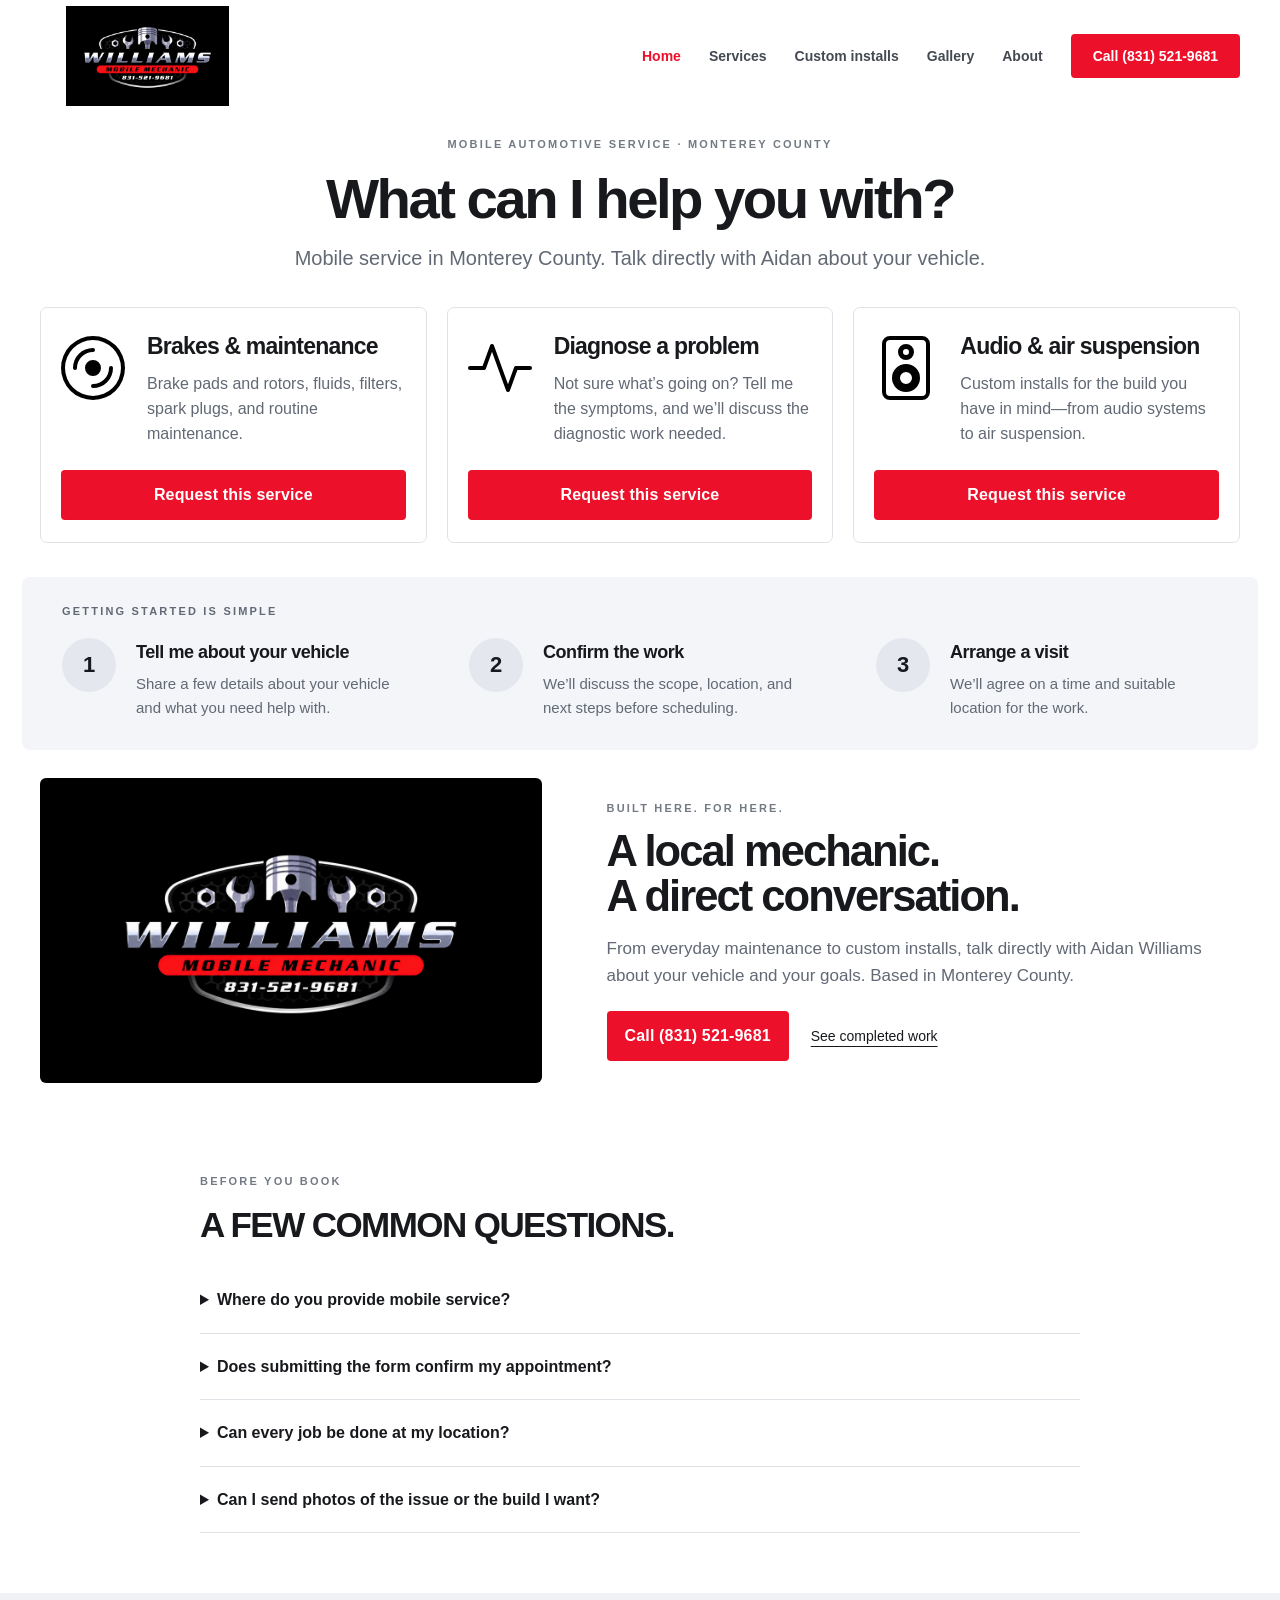
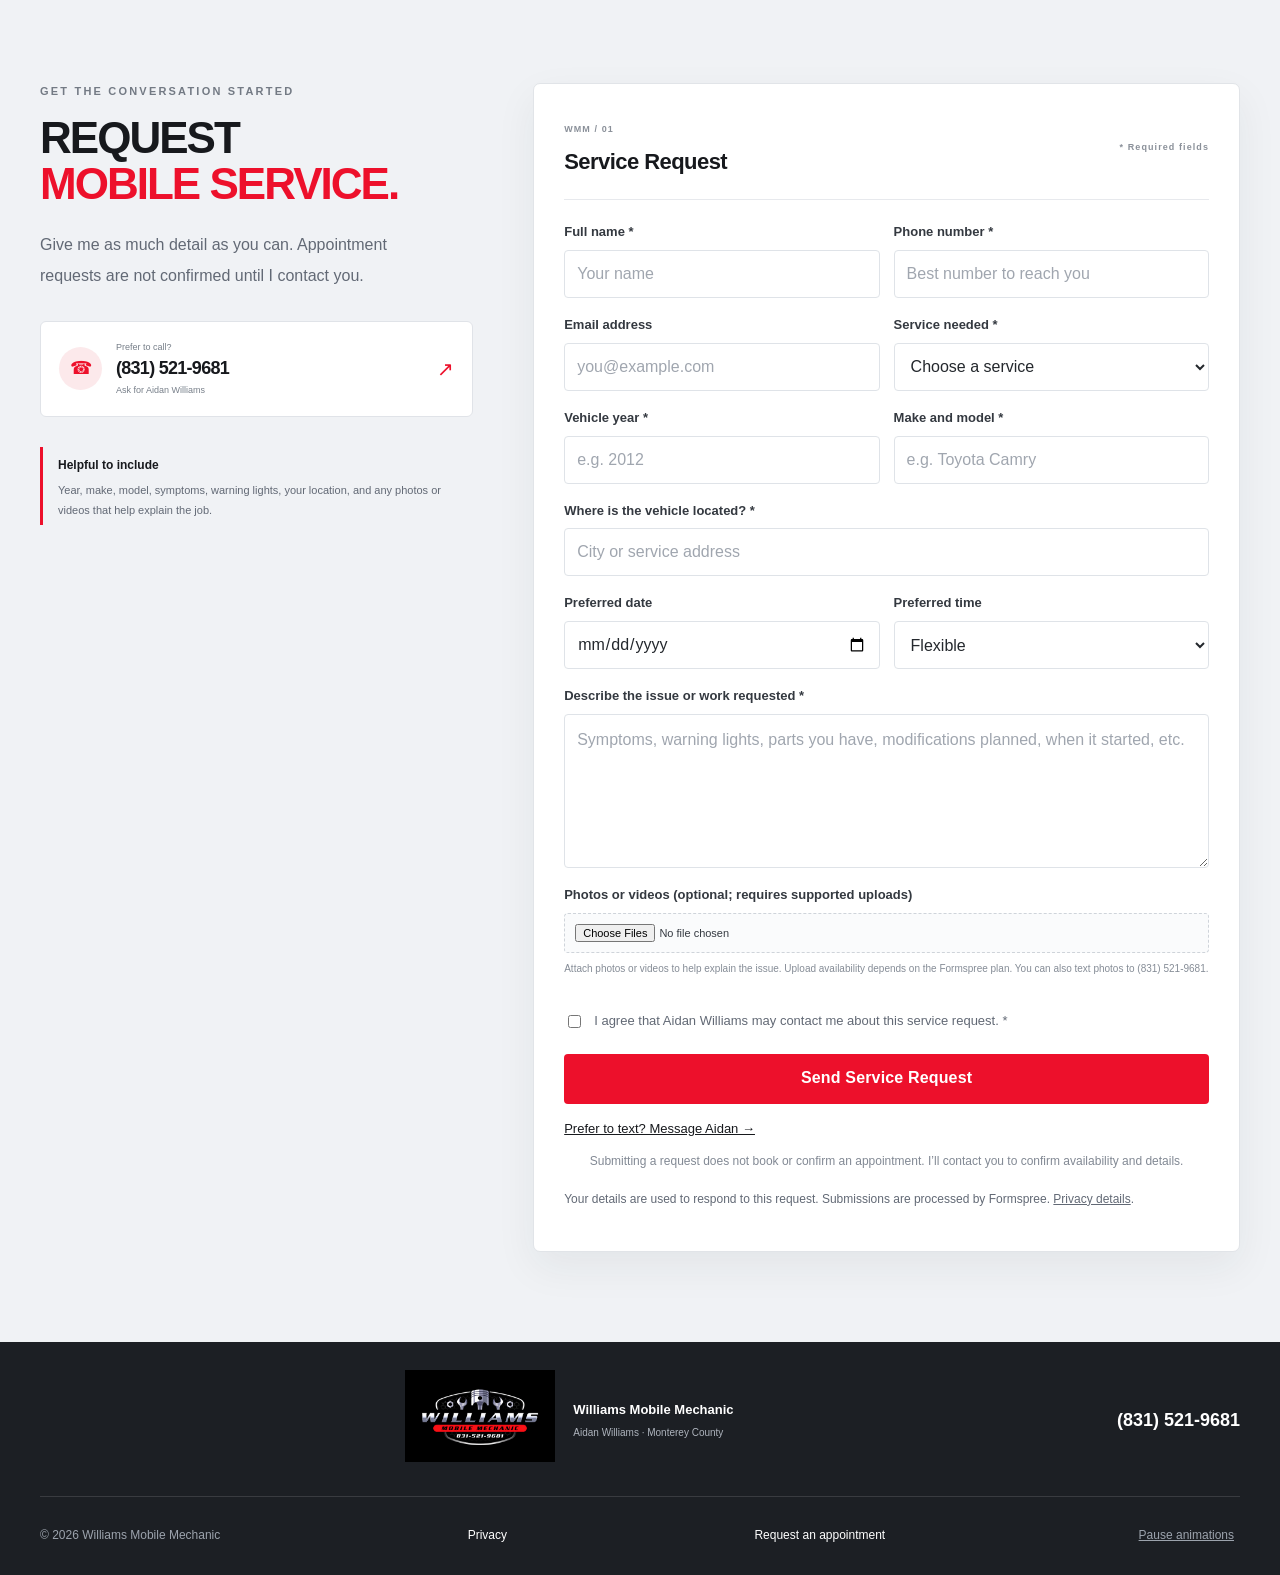
==== commit cbfae336: "Replace introduction project photo with the Williams logo" ====
--- a/index.html
+++ b/index.html
@@ -4,7 +4,7 @@
 <article class="service-choice"><div class="choice-copy"><img src="assets/icons/speaker.svg" width="64" height="64" alt=""><div><h2>Audio & air suspension</h2><p>Custom installs for the build you have in mind—from audio systems to air suspension.</p></div></div><a class="button button-red" href="index.html?service=Suspension%20%2F%20aftermarket%20install#request" data-service="Suspension / aftermarket install">Request this service<span class="visually-hidden">: Custom installs</span></a></article>
 </div></section>
 <section class="getting-started" aria-labelledby="getting-started-title"><div class="container"><h2 class="eyebrow" id="getting-started-title">Getting started is simple</h2><ol class="simple-steps"><li><span class="step-dot">1</span><div><h3>Tell me about your vehicle</h3><p>Share a few details about your vehicle and what you need help with.</p></div></li><li><span class="step-dot">2</span><div><h3>Confirm the work</h3><p>We’ll discuss the scope, location, and next steps before scheduling.</p></div></li><li><span class="step-dot">3</span><div><h3>Arrange a visit</h3><p>We’ll agree on a time and suitable location for the work.</p></div></li></ol></div></section>
-<section class="local-mechanic container"><img class="local-project" src="assets/project-02.webp" alt="Completed Williams Mobile Mechanic trunk air suspension installation" width="899" height="1600" loading="lazy"><div><p class="eyebrow">Built here. For here.</p><h2>A local mechanic.<br>A direct conversation.</h2><p>From everyday maintenance to custom installs, talk directly with Aidan Williams about your vehicle and your goals. Based in Monterey County.</p><a class="button button-red" href="tel:+18315219681">Call (831) 521-9681</a><a class="local-gallery" href="gallery.html">See completed work</a></div></section>
+<section class="local-mechanic container"><img class="local-project local-logo" src="assets/logo.png" alt="Williams Mobile Mechanic — Aidan Williams" width="1000" height="612" loading="lazy"><div><p class="eyebrow">Built here. For here.</p><h2>A local mechanic.<br>A direct conversation.</h2><p>From everyday maintenance to custom installs, talk directly with Aidan Williams about your vehicle and your goals. Based in Monterey County.</p><a class="button button-red" href="tel:+18315219681">Call (831) 521-9681</a><a class="local-gallery" href="gallery.html">See completed work</a></div></section>
 <section class="section faq"><div class="container"><p class="eyebrow">BEFORE YOU BOOK</p><h2>A FEW COMMON QUESTIONS.</h2><details><summary>Where do you provide mobile service?</summary><p>Monterey County and surrounding areas. Include your city or service address so I can confirm travel and whether the location is suitable for the work.</p></details><details><summary>Does submitting the form confirm my appointment?</summary><p>No. I’ll contact you to review the job, discuss the next steps, and confirm a time. For urgent help, call to check availability.</p></details><details><summary>Can every job be done at my location?</summary><p>The job and location need to be reviewed first. Custom builds and more involved work may need a different arrangement. Send the details so we can discuss what works.</p></details><details><summary>Can I send photos of the issue or the build I want?</summary><p>Yes—text photos to <a href="sms:+18315219681">(831) 521-9681</a>. Include your year, make, model, and a short description. The form also offers attachments when supported by the upload plan.</p></details></div></section><section class="request-section" id="request"><div class="container request-grid">
       <div class="request-intro"><p class="eyebrow">GET THE CONVERSATION STARTED</p><h2>REQUEST<br><em>MOBILE SERVICE.</em></h2><p>Give me as much detail as you can. Appointment requests are not confirmed until I contact you.</p>
         <a class="phone-panel" href="tel:8315219681"><span class="phone-icon">☎</span><span><small>Prefer to call?</small><strong>(831) 521-9681</strong><small>Ask for Aidan Williams</small></span><span class="phone-arrow">↗</span></a>
--- a/home.css
+++ b/home.css
@@ -2,3 +2,6 @@
 @media(max-width:1100px){.homepage .container{width:calc(100% - 56px)}.homepage .nav-links{gap:15px;font-size:13px}.homepage .brand{width:180px}.choice-copy{grid-template-columns:45px 1fr;gap:14px}.choice-copy img{width:45px;height:45px}.choice-copy h2{font-size:21px}.simple-steps{gap:30px}.local-mechanic{gap:35px}}
 @media(max-width:800px){.homepage .container{width:calc(100% - 36px)}.homepage .nav-wrap{min-height:88px}.homepage .brand{width:160px}.homepage .menu-toggle{display:block}.homepage .nav-links{display:none;top:88px;font-size:15px}.homepage .nav-links.open{display:flex}.service-hero{padding:32px 0}.service-hero h1{font-size:39px}.service-intro{font-size:17px;margin-bottom:26px}.service-choices{grid-template-columns:1fr;gap:16px}.service-choice{padding:22px;gap:20px}.choice-copy{grid-template-columns:52px 1fr;gap:18px}.choice-copy img{width:52px;height:52px}.choice-copy h2{font-size:23px}.getting-started{margin-inline:12px;padding:24px 0}.simple-steps{grid-template-columns:1fr;gap:24px}.simple-steps li{grid-template-columns:44px 1fr;gap:18px}.step-dot{width:44px;height:44px;font-size:19px}.local-mechanic{grid-template-columns:1fr;padding-block:30px 35px;gap:24px}.local-project{height:270px}.local-mechanic h2{font-size:36px}.local-gallery{display:flex;margin:12px 0 0}.homepage .request-grid{grid-template-columns:1fr}.homepage .request-intro h2{font-size:39px}.homepage .footer-bottom{gap:10px 20px}.homepage .mobile-contact{display:flex}}
 @media(prefers-reduced-motion:reduce){.homepage *{animation:none!important;transition:none!important;scroll-behavior:auto!important}}
+
+/* Owner-requested logo replacement in the local introduction. */
+.local-project.local-logo{object-fit:contain;object-position:center;background:#000;padding:22px}
